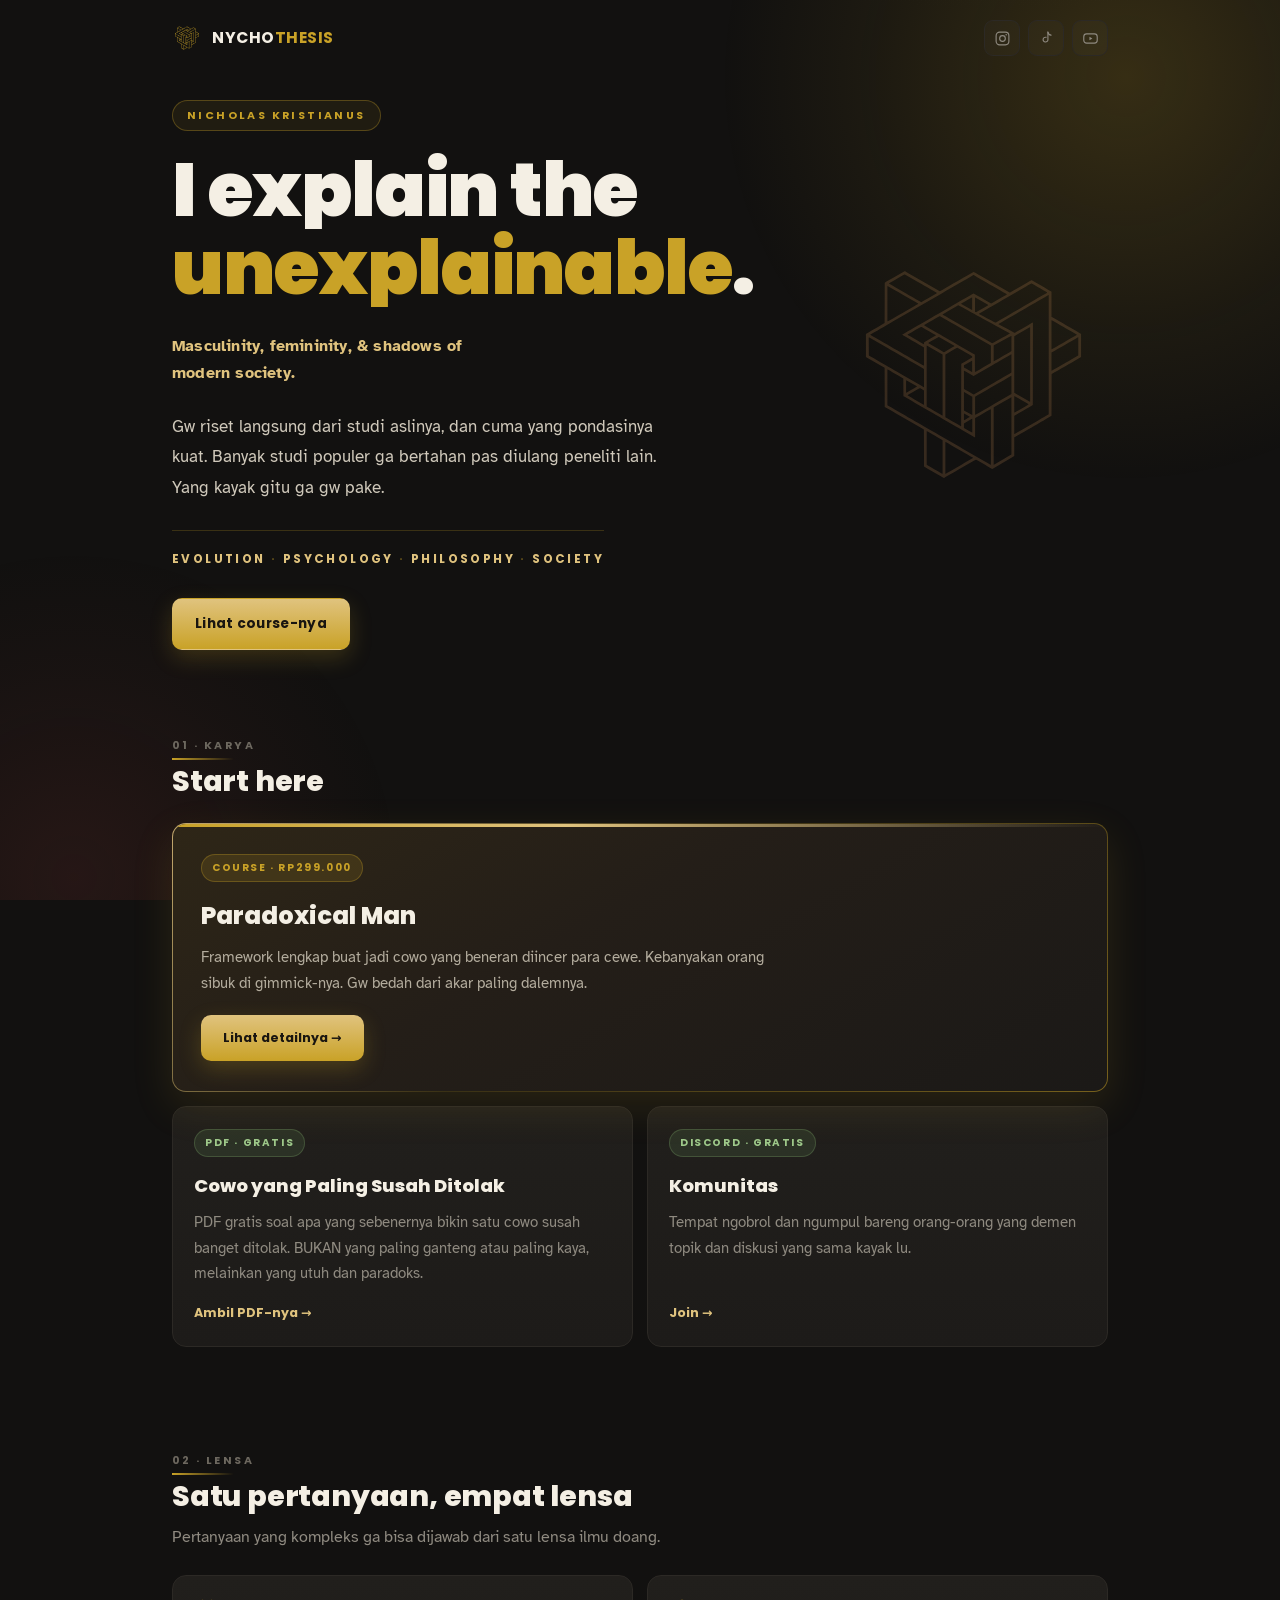
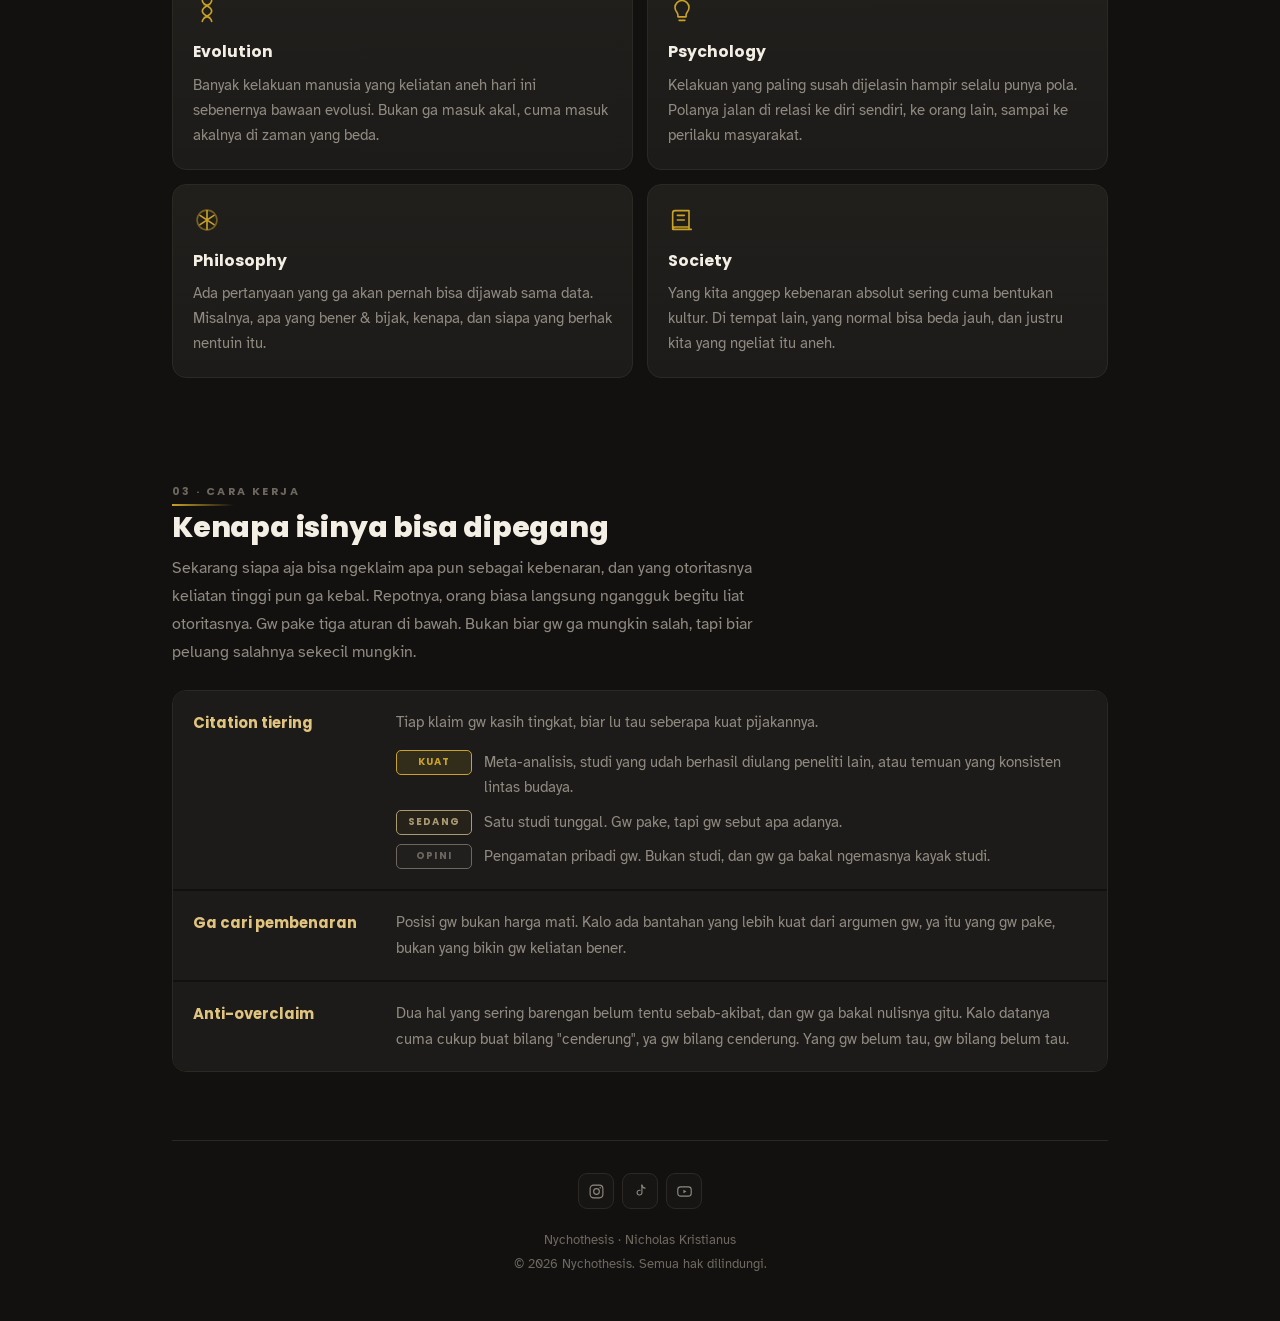
==== index.html @ fb8fd82f "Setel ulang: animasi balik kebaca, peek tetep jalan Perbaikan sebelumnya kelewatan. Dua perubahan nu" ====
<!DOCTYPE html>
<html lang="id">
<head>
<meta charset="UTF-8">
<meta name="viewport" content="width=device-width, initial-scale=1.0">
<title>Nychothesis · Nicholas Kristianus</title>
<meta name="description" content="I explain the unexplainable. Maskulinitas, feminitas, dan sisi gelap masyarakat modern, dibedah lewat empat lensa: evolution, psychology, philosophy, society.">
<meta property="og:title" content="Nychothesis · Nicholas Kristianus">
<meta property="og:description" content="I explain the unexplainable. Maskulinitas, feminitas, dan sisi gelap masyarakat modern.">
<meta property="og:type" content="website">
<meta property="og:url" content="https://nychothesis.com/">
<meta property="og:site_name" content="Nychothesis">
<meta property="og:locale" content="id_ID">
<!-- Wajib absolut, bukan relatif: WhatsApp/IG ngambilnya dari server lain. -->
<meta property="og:image" content="https://nychothesis.com/assets/og.png">
<meta property="og:image:width" content="1200">
<meta property="og:image:height" content="628">
<meta property="og:image:alt" content="Nychothesis: Evolution, Psychology, Philosophy, Society">
<meta name="twitter:card" content="summary_large_image">
<meta name="twitter:title" content="Nychothesis · Nicholas Kristianus">
<meta name="twitter:description" content="I explain the unexplainable. Maskulinitas, feminitas, dan sisi gelap masyarakat modern.">
<meta name="twitter:image" content="https://nychothesis.com/assets/og.png">
<link rel="icon" href="assets/logo.svg" type="image/svg+xml">
<link rel="preconnect" href="https://fonts.googleapis.com">
<link rel="preconnect" href="https://fonts.gstatic.com" crossorigin>
<link href="https://fonts.googleapis.com/css2?family=Poppins:wght@400;500;600;700;900&family=Atkinson+Hyperlegible:wght@400;700&display=swap" rel="stylesheet">
<!-- Dipasang di <head>, sebelum apa pun kegambar. Kalo ditaro di bawah, isinya
     sempet keliatan sekejap terus ilang lagi, dan itu keliatan kayak halaman
     rusak. Kalo JS mati, class ini ga pernah kepasang dan semuanya tampil utuh. -->
<script>document.documentElement.className += ' js-anim';</script>
<style>
  :root {
    --bg:        #121110;
    --bg-soft:   #1a1817;
    --card:      #1d1b19;
    --card-2:    #211f1c;
    --line:      #2c2925;
    --gold:      #C9A227;
    --gold-soft: #e0c37e;
    --maroon:    #B0413C;
    --text:      #F4EFE4;
    --muted:     #8f8a80;
    --muted-2:   #6d685f;
    --radius:    14px;
  }

  * { box-sizing: border-box; margin: 0; padding: 0; }
  html { scroll-behavior: smooth; }

  body {
    font-family: 'Poppins', system-ui, sans-serif;
    background: radial-gradient(1100px 620px at 78% -12%, #1c1a17 0%, var(--bg) 58%);
    color: var(--text);
    font-size: 16px;
    line-height: 1.75;
    -webkit-font-smoothing: antialiased;
  }

  .wrap   { max-width: 980px; margin: 0 auto; padding: 0 22px; }
  section { padding: 52px 0; }
  a { color: inherit; }

  /* Sorotan frasa kunci: dinaikin ke emas lembut, bukan di-bold putih.
     Putih tebel di latar gelap bikin silau dan berebut sama judul; emas lembut
     naik tanpa teriak. Dipake irit, maksimal satu frasa per paragraf, karena
     kalo semua disorot ya sama aja ga ada yang disorot. */
  .hl { color: var(--gold-soft); font-weight: 700; }

  /* ---------- Kepala halaman ---------- */
  .top {
    display: flex; align-items: center; justify-content: space-between;
    gap: 16px; padding: 20px 0 4px;
  }
  .brand {
    display: flex; align-items: center; gap: 10px;
    font-weight: 700; letter-spacing: .5px; text-decoration: none;
    font-size: .98rem;
  }
  /* Logonya rumit, di bawah ~30px anyamannya jadi gumpalan. */
  .brand .cube { width: 30px; height: 30px; flex: none; }
  /* Separuh belakang nama brand-nya emas, sama kayak halaman funnel.
     Namanya dibungkus satu span biar ga kepecah jadi dua item flex,
     yang bikin ada jarak nyempil di tengah kata. */
  .brand .bname b { color: var(--gold); font-weight: inherit; }

  /* Ikon sosial dipakai dua kali: di atas dan di penutup. */
  .socials { display: flex; gap: 8px; }
  .socials a {
    display: inline-flex; align-items: center; justify-content: center;
    width: 36px; height: 36px; border-radius: 9px;
    border: 1px solid var(--line); background: rgba(255,255,255,.02);
    color: var(--muted); transition: color .18s, border-color .18s;
  }
  .socials a:hover { color: var(--gold-soft); border-color: rgba(201,162,39,.4); }
  .socials svg { width: 17px; height: 17px; }

  /* ---------- Hero ---------- */
  .hero { padding: 40px 0 34px; }
  /* Hero rata kiri, selebar isi halaman. Yang dibatesin cuma judul (13ch) sama
     paragrafnya (46ch), jadi di layar lebar judulnya yang ngisi ruang, bukan
     dibiarin kosong.
     Di layar lebar, sisi kanan diisi kubus gede sebagai cap air. Dia sengaja
     samar biar ga ngerebut perhatian dari judul. Di tablet ke bawah dia
     dimatiin total, karena di kolom sempit dia malah mepet judul. */
  .hero-in { max-width: 100%; }
  .hero-mark { display: none; }
  @media (min-width: 861px) {
    .hero-in {
      display: grid; grid-template-columns: 1fr auto;
      gap: 46px; align-items: center;
    }
    .hero-mark {
      display: block; width: clamp(190px, 21vw, 280px); height: auto;
      opacity: .16; flex: none; justify-self: end;
      /* Kubusnya aslinya terang. Difilter biar nyatu ke latar gelap dan
         kena nada emas, bukan putih yang nyolok. */
      filter: sepia(1) saturate(2.2) hue-rotate(-14deg);
      pointer-events: none; user-select: none;
    }
  }
  .kicker {
    display: inline-block; font-size: .68rem; font-weight: 700;
    letter-spacing: 2.4px; text-transform: uppercase; color: var(--gold);
    border: 1px solid rgba(201, 162, 39, .32);
    background: rgba(201, 162, 39, .08);
    border-radius: 100px; padding: 5px 14px; margin-bottom: 20px;
  }
  .hero h1 {
    font-size: clamp(2.05rem, 7vw, 4.7rem);
    font-weight: 900; line-height: 1.04; letter-spacing: -1.2px;
    max-width: 14ch; margin-bottom: 26px;
  }
  .hero h1 em { font-style: normal; color: var(--gold); }
  /* Baris Inggris kedua. Dia nempel ke judul biar blok brand-nya utuh satu
     bahasa, baru di bawahnya pindah ke Indonesia. */
  .hero .subtag {
    font-family: 'Atkinson Hyperlegible', sans-serif; font-size: 1.02rem; font-weight: 700;
    color: var(--gold-soft); letter-spacing: .2px;
    margin-bottom: 26px; max-width: 34ch; line-height: 1.6;
  }
  .hero .lead {
    font-family: 'Atkinson Hyperlegible', sans-serif;
    font-size: 1.04rem; color: #cfc8ba; max-width: 46ch; line-height: 1.85;
  }
  /* Empat pilar resmi brand. Dulu abu-abu redup (--muted-2) dan nyaris ilang di
     latar gelap, padahal ini salah satu hal yang paling perlu nempel di kepala
     orang. Dinaikin ke emas lembut, dikasih garis pemisah di atasnya biar
     kebaca sebagai satu blok tersendiri, bukan ekor paragraf. */
  /* Empat pilarnya harus muat SATU baris, termasuk di HP. Kalo kepecah dua
     baris, "SOCIETY" jatuh sendirian dan blok ini keliatan kayak kalimat
     nyasar, bukan satu kesatuan.
     Caranya: nowrap biar ga pernah pecah, terus ukuran huruf sama jarak
     hurufnya ikut lebar layar. Di HP dia ngecil sendiri sampe muat, di layar
     lebar berhenti di ukuran normal. Ga pake breakpoint, jadi ga ada lebar
     layar tertentu yang kelewat. */
  .pillars {
    font-size: clamp(.4rem, 2.2vw, .74rem);
    font-weight: 700;
    letter-spacing: clamp(.5px, .3vw, 2.4px);
    text-transform: uppercase; color: var(--gold-soft);
    white-space: nowrap; max-width: 100%;
    margin-top: 26px; padding-top: 18px;
    border-top: 1px solid rgba(201, 162, 39, .22);
    display: inline-block;
  }
  /* Titik pemisahnya diredupin biar keempat katanya yang kebaca duluan,
     bukan tanda baris jadi bunyi "titik-titik-titik". */
  .pillars i { font-style: normal; color: rgba(201, 162, 39, .45); }

  .cta-row { display: flex; flex-wrap: wrap; gap: 11px; margin-top: 26px; }
  .btn {
    display: inline-flex; align-items: center; gap: 9px;
    font-size: .85rem; font-weight: 700; letter-spacing: .3px;
    text-decoration: none; padding: 13px 22px; border-radius: 10px;
    border: 1px solid transparent;
    transition: transform .16s, box-shadow .16s, background .16s;
  }
  .btn:active { transform: translateY(1px); }
  .btn-gold {
    background: linear-gradient(180deg, var(--gold-soft), var(--gold));
    color: #191510; box-shadow: 0 8px 22px rgba(201, 162, 39, .22);
  }
  .btn-gold:hover { box-shadow: 0 10px 28px rgba(201, 162, 39, .34); }
  .btn-ghost {
    border-color: var(--line); color: var(--text); background: rgba(255,255,255,.02);
  }
  .btn-ghost:hover { background: rgba(255,255,255,.05); }

  /* ---------- Judul bagian ---------- */
  .shead { margin-bottom: 24px; }
  .shead .num {
    font-size: .68rem; font-weight: 700; letter-spacing: 2.4px;
    text-transform: uppercase; color: var(--muted-2);
    display: block; margin-bottom: 8px;
  }
  .shead h2 {
    font-size: clamp(1.35rem, 4vw, 1.8rem); font-weight: 800;
    line-height: 1.25; letter-spacing: -.2px;
  }
  .shead p {
    font-family: 'Atkinson Hyperlegible', sans-serif; color: var(--muted);
    margin-top: 9px; max-width: 58ch;
  }

  .grid { display: grid; gap: 14px; }
  .g2 { grid-template-columns: repeat(2, 1fr); }

  /* ---------- Karya ---------- */
  .work {
    display: flex; flex-direction: column; text-decoration: none;
    background: linear-gradient(180deg, var(--card-2), var(--card));
    border: 1px solid var(--line); border-radius: var(--radius);
    padding: 22px 21px; transition: border-color .18s, transform .18s;
  }
  .work:hover { border-color: rgba(201, 162, 39, .45); transform: translateY(-2px); }
  .work .tag {
    align-self: flex-start; font-size: .64rem; font-weight: 700;
    letter-spacing: 1.6px; text-transform: uppercase;
    padding: 4px 10px; border-radius: 100px; margin-bottom: 13px;
  }
  .tag-paid { background: rgba(201, 162, 39, .14); color: var(--gold);
              border: 1px solid rgba(201, 162, 39, .3); }
  .tag-free { background: rgba(127, 174, 107, .13); color: #9ec98a;
              border: 1px solid rgba(127, 174, 107, .28); }
  .work h3 { font-size: 1.14rem; font-weight: 800; margin-bottom: 8px; }
  .work p {
    font-family: 'Atkinson Hyperlegible', sans-serif; color: var(--muted);
    font-size: .94rem; line-height: 1.7; margin-bottom: 15px; flex: 1;
  }
  .work .go { font-size: .79rem; font-weight: 700; color: var(--gold-soft); }
  /* Course = produk utama, jadi dibedain dari kartu gratisan di bawahnya.
     Caranya lewat kartunya sendiri (latar kehangetan emas, garis tepi lebih
     tegas, sinar tipis di bawah), bukan lewat nyorot kata di dalem teksnya.
     Kalo kata di dalem paragraf yang disorot, dia malah berebut sama tag emas
     dan link emas yang udah ada di kartu yang sama. */
  /* Garis tepinya bergradien, bukan emas rata. Triknya dua latar sekaligus:
     padding-box buat isi kartu, border-box buat garisnya. Hasilnya garis yang
     terang di satu sudut terus meredup, persis kayak logam kena cahaya. */
  .work.feature {
    grid-column: 1 / -1; padding: 30px 28px;
    background:
      linear-gradient(150deg, #2e2617 0%, #241e18 42%, #1b1917 100%) padding-box,
      linear-gradient(135deg, rgba(224,195,126,.85), rgba(201,162,39,.22) 45%, rgba(201,162,39,.55)) border-box;
    border: 1px solid transparent;
    box-shadow: 0 14px 42px rgba(201, 162, 39, .13);
    position: relative; overflow: hidden;
  }
  /* Pita emas di bibir atas kartu. Ini penanda paling murah tapi paling kebaca:
     matanya nangkep dia duluan sebelum baca apa pun. */
  .work.feature::before {
    content: ''; position: absolute; top: 0; left: 0; right: 0; height: 3px;
    background: linear-gradient(90deg, var(--gold) 0%, var(--gold-soft) 42%, transparent 100%);
  }
  .work.feature:hover {
    box-shadow: 0 18px 48px rgba(201, 162, 39, .24);
  }
  .work.feature h3 { font-size: 1.52rem; }
  /* Teksnya dinaikin dikit dari abu kartu biasa: kartu ini lebih terang, teks
     yang sama jadi keliatan lebih tenggelam kalo ga ikut dinaikin. */
  .work.feature p { max-width: 60ch; color: #b3ac9d; }
  /* Di kartu gratisan, ajakannya cukup teks emas. Di kartu utama dia dinaikin
     jadi tombol isi, biar jelas mana aksi yang paling diminta. Kartunya sendiri
     <a>, jadi ini cuma span yang didandanin, bukan tombol beneran. */
  .work.feature .go {
    align-self: flex-start; margin-top: 4px;
    background: linear-gradient(180deg, var(--gold-soft), var(--gold));
    color: #191510; padding: 12px 22px; border-radius: 10px;
    box-shadow: 0 8px 22px rgba(201, 162, 39, .24);
    transition: box-shadow .18s;
  }
  .work.feature:hover .go { box-shadow: 0 10px 28px rgba(201, 162, 39, .36); }

  /* ---------- Lensa ---------- */
  .card {
    background: linear-gradient(180deg, var(--card-2), var(--card));
    border: 1px solid var(--line); border-radius: var(--radius);
    padding: 21px 20px;
  }
  .card .ico { width: 28px; height: 28px; margin-bottom: 13px; display: block; }
  .card h3 { font-size: .98rem; font-weight: 700; margin-bottom: 7px; }
  .card p {
    font-family: 'Atkinson Hyperlegible', sans-serif; font-size: .92rem;
    color: var(--muted); line-height: 1.7;
  }

  /* ---------- Cara kerja ---------- */
  .rigor {
    display: grid; gap: 2px; border-radius: var(--radius);
    overflow: hidden; border: 1px solid var(--line);
  }
  .rigor .row {
    display: grid; grid-template-columns: 185px 1fr; gap: 18px;
    background: var(--card); padding: 19px 20px;
  }
  .rigor dt { font-weight: 700; font-size: .93rem; color: var(--gold-soft); }
  .rigor dd {
    font-family: 'Atkinson Hyperlegible', sans-serif; color: var(--muted);
    font-size: .94rem; line-height: 1.7;
  }

  /* Tangga bukti di dalem Citation tiering. Aturan ini yang paling gampang
     kedengeran ngambang kalo cuma diomongin lewat kalimat, jadi tingkatannya
     ditampilin apa adanya. Orang bisa mindahin mata dari kuat ke lemah dan
     langsung ngerti sistemnya tanpa harus baca sampe abis. */
  .tiers { list-style: none; margin-top: 14px; display: grid; gap: 9px; }
  .tiers li {
    display: grid; grid-template-columns: 76px 1fr;
    gap: 12px; align-items: start;
  }
  .tiers .lv {
    font-family: 'Poppins', sans-serif; font-size: .62rem; font-weight: 700;
    letter-spacing: 1.2px; text-transform: uppercase; text-align: center;
    padding: 4px 0; border-radius: 5px; border: 1px solid; line-height: 1.5;
  }
  /* Warnanya sengaja meredup dari atas ke bawah, jadi kekuatan buktinya
     kebaca dari warnanya duluan, sebelum kata-katanya. */
  .lv-1 { color: var(--gold);   border-color: rgba(201,162,39,.45); background: rgba(201,162,39,.12); }
  .lv-2 { color: #a89a72;       border-color: rgba(201,162,39,.22); background: rgba(201,162,39,.05); }
  .lv-3 { color: var(--muted-2); border-color: var(--line);          background: rgba(255,255,255,.02); }

  /* ---------- Penutup ---------- */
  .foot {
    border-top: 1px solid var(--line); margin-top: 16px;
    padding: 32px 0 44px; text-align: center;
  }
  .foot .socials { justify-content: center; margin-bottom: 20px; }
  .foot small {
    font-family: 'Atkinson Hyperlegible', sans-serif; color: var(--muted-2);
    font-size: .8rem; display: block; line-height: 1.85;
  }

  /* ---- Tablet (dan PC sempit): hero jadi satu kolom, kartu TETEP dua kolom.
     Kalo kartunya ikut jadi satu kolom di sini, layar 768px kebuang separo. --- */
  @media (max-width: 860px) {
    .rigor .row { grid-template-columns: 1fr; gap: 5px; }
    .hero { padding: 26px 0 30px; }
    section { padding: 44px 0; }
  }


  /* ============ AURA: bola cahaya latar ============
     Ini yang bikin halaman berasa "mahal", bukan animasi scroll. Permukaannya
     jadi ga pernah warna rata: selalu ada cahaya yang jatuh dari suatu arah.

     Dua hal penting soal cara bikinnya:
     1. Ga pake filter: blur(). Radial-gradient yang ujungnya transparan udah
        lembut dari sananya, dan ongkosnya nol. blur() di benda selebar layar
        itu berat banget di HP.
     2. Yang dianimasiin cuma transform, dan bolanya position:fixed. Jadi dia
        digarap kartu grafis dan ga maksa halaman ngitung ulang tata letak.
     Pelan banget (20-30 detik sekali putaran) biar kerasa "idup" tanpa bikin
     mata capek atau ngerebut perhatian dari teks. */
  .aura { position: fixed; inset: 0; z-index: 0; pointer-events: none; overflow: hidden; }
  .aura i { position: absolute; display: block; border-radius: 50%; }
  .aura .a1 {
    width: 78vw; height: 78vw; max-width: 820px; max-height: 820px;
    top: -26vw; right: -20vw;
    background: radial-gradient(circle, rgba(201,162,39,.20), rgba(201,162,39,.06) 45%, transparent 70%);
    animation: apung-a 24s ease-in-out infinite;
  }
  .aura .a2 {
    width: 66vw; height: 66vw; max-width: 660px; max-height: 660px;
    bottom: -24vw; left: -20vw;
    background: radial-gradient(circle, rgba(176,65,60,.13), rgba(176,65,60,.04) 45%, transparent 70%);
    animation: apung-b 31s ease-in-out infinite;
  }
  @keyframes apung-a {
    0%, 100% { transform: translate3d(0,0,0) scale(1); }
    50%      { transform: translate3d(-4vw, 5vh, 0) scale(1.12); }
  }
  @keyframes apung-b {
    0%, 100% { transform: translate3d(0,0,0) scale(1); }
    50%      { transform: translate3d(5vw, -4vh, 0) scale(1.15); }
  }
  /* Isi halaman harus di ATAS aura, makanya dikasih lapis sendiri. */
  .wrap { position: relative; z-index: 1; }

  /* ==================== GERAK ====================
     Sengaja berani. Tapi tiga pagar ini ga boleh dilanggar:
     1. JS mati -> semua tetep keliatan. Keadaan sembunyi cuma nempel di bawah
        .js-anim, dan class itu cuma dipasang sama JS.
     2. Cuma opacity/transform/filter yang digerakin, dan blur cuma dipake di
        elemen yang jumlahnya dikit. Ini yang bikin scroll tetep mulus.
     3. Yang minta gerakan dikurangin lewat setelan HP-nya, dapet halaman diem
        total. Buat sebagian orang animasi bikin pusing beneran. */

  /* --- Judul dipecah per kata, tiap kata naik dari balik topeng ---
     Ini bagian yang paling "wow". Tiap kata punya kotak yang overflow-nya
     dipotong, jadi katanya keliatan muncul dari balik garis, bukan sekadar
     memudar. Jedanya beruntun, jadi judulnya kayak dibacain satu-satu. */
  .w { display: inline-block; overflow: hidden; vertical-align: bottom; }
  .js-anim .hero h1 .w > span {
    display: inline-block;
    transform: translateY(115%) rotate(4deg);
  }
  .js-anim.ready .hero h1 .w > span {
    transform: none;
    transition: transform .95s cubic-bezier(.16,.9,.24,1);
    transition-delay: calc(var(--i, 0) * .07s);
  }

  /* Sisa isi hero: naik lebih jauh + sempet buram, biar berasa "masuk fokus". */
  .js-anim .hero-in > div > *:not(h1) {
    opacity: 0; transform: translateY(30px); filter: blur(9px);
  }
  .js-anim.ready .hero-in > div > *:not(h1) {
    opacity: 1; transform: none; filter: none;
    transition: opacity .9s ease, transform .9s cubic-bezier(.16,.9,.24,1),
                filter .9s ease;
  }
  .js-anim.ready .hero-in > div > *:nth-child(1) { transition-delay: .05s; }
  .js-anim.ready .hero-in > div > *:nth-child(3) { transition-delay: .5s; }
  .js-anim.ready .hero-in > div > *:nth-child(4) { transition-delay: .62s; }
  .js-anim.ready .hero-in > div > *:nth-child(5) { transition-delay: .74s; }
  .js-anim.ready .hero-in > div > *:nth-child(6) { transition-delay: .84s; }

  /* Kubus: masuk sambil muter, terus lanjut ngambang pelan selamanya.
     Gerakan yang ga pernah berhenti bikin halaman berasa "idup", tapi karena
     dia samar dan pelan banget, dia ga ganggu baca. */
  .js-anim .hero-mark { opacity: 0; transform: scale(.82) rotate(-22deg); }
  .js-anim.ready .hero-mark {
    opacity: .16; transform: none;
    transition: opacity 1.8s ease .55s, transform 2.1s cubic-bezier(.16,.9,.24,1) .55s;
    animation: ngambang 13s ease-in-out 2.6s infinite;
  }
  @keyframes ngambang {
    0%, 100% { transform: translateY(0) rotate(0deg); }
    50%      { transform: translateY(-16px) rotate(4deg); }
  }

  /* --- Yang muncul pas discroll ---
     Naiknya lebih jauh, sempet miring dikit di sumbu X, dan buram dulu.
     Efek miring butuh perspective di induknya, makanya .grid sama .rigor
     dikasih perspective di bawah. */
  /* CATATAN PENTING soal :not(.in) di bawah ini.
     Keadaan awal tiap benda ditulis pake selector yang lebih spesifik daripada
     aturan .rv.in yang ngebalikin ke posisi normal. Di CSS, yang lebih spesifik
     yang menang, jadi tanpa :not(.in) benda-benda ini KEKUNCI di posisi awal
     selamanya: kartu nyangkut miring dan numpuk, baris aturan ilang total
     karena opacity-nya ketahan 0.
     Makanya tiap keadaan awal dikasih :not(.in). Begitu class .in nempel,
     aturannya berhenti kena, dan .rv.in bebas ngembaliin ke posisi normal. */
  .js-anim .rv:not(.in) { opacity: 0; transform: translateY(46px) scale(.965); filter: blur(7px); }
  .js-anim .rv.in {
    opacity: 1; transform: none; filter: none;
    transition: opacity .85s ease, transform .95s cubic-bezier(.16,.9,.24,1),
                filter .85s ease;
    transition-delay: var(--d, 0s);
  }
  .grid, .rigor { perspective: 1200px; }
  .js-anim .work.rv:not(.in), .js-anim .card.rv:not(.in), .js-anim .rigor .row.rv:not(.in) {
    transform: translateY(46px) rotateX(9deg) scale(.965);
    transform-origin: 50% 0%;
  }

  /* Kilau emas: lebih sering dan lebih tegas dari sebelumnya. */
  .btn-gold, .work.feature .go { position: relative; overflow: hidden; }
  .btn-gold::after, .work.feature .go::after {
    content: ""; position: absolute; top: 0; left: -65%;
    width: 48%; height: 100%; pointer-events: none;
    background: linear-gradient(100deg, transparent, rgba(255,255,255,.6), transparent);
    transform: skewX(-18deg);
    animation: kilau 4.4s ease-in-out 1.2s infinite;
  }
  @keyframes kilau { 0% { left: -65%; } 26%, 100% { left: 135%; } }

  /* Denyut pelan di bayangan tombol utama, biar dia ga pernah bener-bener diem. */
  .btn-gold { animation: denyut 3.6s ease-in-out infinite; }
  @keyframes denyut {
    0%, 100% { box-shadow: 0 8px 22px rgba(201,162,39,.22); }
    50%      { box-shadow: 0 12px 34px rgba(201,162,39,.42); }
  }

  .work, .card, .rigor .row { transition: border-color .18s, transform .18s, background .18s; }
  .work:hover, .card:hover { transform: translateY(-4px); }

  /* --- Garis kemajuan scroll di bibir atas layar ---
     Kecil, tapi dia satu-satunya benda yang gerak TERUS pas discroll. Itu yang
     bikin halaman berasa responsif, bukan cuma "muncul sekali terus diem". */
  .progress {
    position: fixed; top: 0; left: 0; right: 0; height: 2px; z-index: 90;
    background: linear-gradient(90deg, var(--gold), var(--gold-soft));
    transform: scaleX(0); transform-origin: 0 50%;
    box-shadow: 0 0 12px rgba(201,162,39,.55);
  }

  /* --- Judul bagian juga dipecah per kata ---
     Efek yang bikin hero berasa wow dipindah ke bawah, dan di sini dia jalan
     pas discroll. Ini yang paling kena, karena tiap bagian jadi punya momen
     pembuka sendiri, bukan langsung nyodorin kartu. */
  .js-anim .shead h2 .w > span {
    display: inline-block; transform: translateY(115%) rotate(3deg);
  }
  .js-anim .shead.in h2 .w > span {
    transform: none;
    transition: transform .85s cubic-bezier(.16,.9,.24,1);
    transition-delay: calc(var(--i, 0) * .06s);
  }
  /* Garis emas yang ngegambar sendiri dari kiri ke kanan, di bawah nomor bagian. */
  .shead .num { position: relative; }
  .shead .num::after {
    content: ""; position: absolute; left: 0; bottom: -5px; height: 2px; width: 62px;
    background: linear-gradient(90deg, var(--gold), transparent);
  }
  .js-anim .shead .num::after { transform: scaleX(0); transform-origin: 0 50%; }
  .js-anim .shead.in .num::after {
    transform: none; transition: transform .9s cubic-bezier(.16,.9,.24,1) .1s;
  }

  /* --- Kartu masuk dari kiri-kanan gantian, bukan naik semua dari bawah ---
     Arah yang selang-seling bikin matanya kerja, jadi berasa lebih rame
     padahal jarak geraknya sama aja. */
  .js-anim .grid > *:nth-child(odd).rv:not(.in) {
    transform: translateX(-52px) translateY(24px) rotateY(10deg) scale(.97);
  }
  .js-anim .grid > *:nth-child(even).rv:not(.in) {
    transform: translateX(52px) translateY(24px) rotateY(-10deg) scale(.97);
  }
  /* Kartu utama (course) tetep naik lurus dari bawah, ga ikut selang-seling.
     Dia produk utama, jadi masuknya harus tegas, bukan nyerong. */
  .js-anim .work.feature.rv:not(.in) {
    transform: translateY(52px) rotateX(9deg) scale(.96);
  }
  /* Baris aturan masuk dari kiri, makin ke bawah makin jauh ancang-ancangnya,
     jadi kebaca kayak satu gerakan beruntun, bukan tiga benda terpisah. */
  .js-anim .rigor .row.rv:not(.in) { transform: translateX(-56px); opacity: 0; }

  /* Kubus ikut gerak pas discroll, lebih lambat dari halamannya (parallax).
     Ini yang bikin latar berasa punya jarak, bukan nempel di kaca. */
  .hero-mark { will-change: transform; }

  @media (prefers-reduced-motion: reduce) {
    .aura .a1, .aura .a2 { animation: none; }
    .js-anim .rv, .js-anim .rv.in,
    .js-anim .work.rv, .js-anim .card.rv, .js-anim .rigor .row.rv,
    .js-anim .hero-in > div > *, .js-anim.ready .hero-in > div > *,
    .js-anim .hero h1 .w > span, .js-anim.ready .hero h1 .w > span,
    .js-anim .hero-mark, .js-anim.ready .hero-mark {
      opacity: 1; transform: none; filter: none; transition: none; animation: none;
    }
    .js-anim .hero-mark, .js-anim.ready .hero-mark { opacity: .16; }
    .js-anim .shead h2 .w > span, .js-anim .shead.in h2 .w > span,
    .js-anim .grid > *.rv, .js-anim .work.feature.rv, .js-anim .rigor .row.rv {
      opacity: 1; transform: none; filter: none; transition: none; animation: none;
    }
    .js-anim .shead .num::after, .js-anim .shead.in .num::after { transform: none; }
    .btn-gold, .btn-gold::after, .work.feature .go::after { animation: none; }
    .btn-gold::after, .work.feature .go::after { display: none; }
    .progress { display: none; }
    html { scroll-behavior: auto; }
  }

  /* ---- HP: baru di sini semuanya turun jadi satu kolom. ---- */
  @media (max-width: 580px) {
    .g2 { grid-template-columns: 1fr; }
    section { padding: 40px 0; }
    .hero .lead { max-width: none; font-size: 1rem; line-height: 1.72; }
    /* Dua tombol dibikin selebar layar biar tepinya rata, bukan patah-patah. */
    .cta-row .btn { flex: 1 1 100%; justify-content: center; }
    .work.feature h3 { font-size: 1.24rem; }
  }
</style>
</head>
<body>
<div class="aura" aria-hidden="true"><i class="a1"></i><i class="a2"></i></div>


<div class="wrap">
  <header class="top">
    <a class="brand" href="/">
      <img class="cube" src="assets/logo.svg" alt="" width="30" height="30">
      <span class="bname">NYCHO<b>THESIS</b></span>
    </a>
    <div class="socials">
      <a href="https://instagram.com/nichokp" target="_blank" rel="noopener" aria-label="Instagram">
        <svg viewBox="0 0 24 24" fill="none" aria-hidden="true">
          <rect x="3" y="3" width="18" height="18" rx="5" stroke="currentColor" stroke-width="1.6"/>
          <circle cx="12" cy="12" r="4" stroke="currentColor" stroke-width="1.6"/>
          <circle cx="17.2" cy="6.8" r="1.1" fill="currentColor"/>
        </svg>
      </a>
      <a href="https://tiktok.com/@nichokp_" target="_blank" rel="noopener" aria-label="TikTok">
        <svg viewBox="0 0 24 24" fill="none" aria-hidden="true">
          <path d="M14 3v10.6a3.4 3.4 0 1 1-2.6-3.3" stroke="currentColor" stroke-width="1.6" stroke-linecap="round" stroke-linejoin="round"/>
          <path d="M14 3c.4 2.4 2 4 4.4 4.2" stroke="currentColor" stroke-width="1.6" stroke-linecap="round" stroke-linejoin="round"/>
        </svg>
      </a>
      <a href="https://youtube.com/@NicholasKristianus" target="_blank" rel="noopener" aria-label="YouTube">
        <svg viewBox="0 0 24 24" fill="none" aria-hidden="true">
          <rect x="2.5" y="5.5" width="19" height="13" rx="4" stroke="currentColor" stroke-width="1.6"/>
          <path d="M10.5 9.5v5l4.2-2.5-4.2-2.5Z" fill="currentColor"/>
        </svg>
      </a>
    </div>
  </header>

  <section class="hero">
    <div class="hero-in">
      <div>
        <span class="kicker">Nicholas Kristianus</span>
        <h1>I explain the <em>unexplainable</em>.</h1>
        <p class="subtag">Masculinity, femininity, &amp; shadows of modern society.</p>
        <p class="lead">
          Gw riset langsung dari studi aslinya, dan cuma yang pondasinya kuat.
          Banyak studi populer ga bertahan pas diulang peneliti lain. Yang kayak
          gitu ga gw pake.
        </p>
        <p class="pillars">Evolution <i>&middot;</i> Psychology <i>&middot;</i> Philosophy <i>&middot;</i> Society</p>
        <div class="cta-row">
          <a class="btn btn-gold" href="/paradoxical-man/">Lihat course-nya</a>
        </div>
      </div>
      <img class="hero-mark" src="assets/logo.svg" alt="" width="280" height="280" aria-hidden="true">
    </div>
  </section>

  <section id="karya">
    <div class="shead">
      <span class="num">01 &middot; Karya</span>
      <h2>Start here</h2>
    </div>
    <div class="grid g2">
      <a class="work feature" href="/paradoxical-man/">
        <span class="tag tag-paid">Course &middot; Rp299.000</span>
        <h3>Paradoxical Man</h3>
        <p>
          Framework lengkap buat jadi cowo yang beneran diincer para cewe.
          Kebanyakan orang sibuk di gimmick-nya. Gw bedah dari akar paling
          dalemnya.
        </p>
        <span class="go">Lihat detailnya &rarr;</span>
      </a>
      <a class="work" href="/paradoxical-man/optin.html">
        <span class="tag tag-free">PDF &middot; Gratis</span>
        <h3>Cowo yang Paling Susah Ditolak</h3>
        <p>
          PDF gratis soal apa yang sebenernya bikin satu cowo susah banget
          ditolak. BUKAN yang paling ganteng atau paling kaya, melainkan yang
          utuh dan paradoks.
        </p>
        <span class="go">Ambil PDF-nya &rarr;</span>
      </a>
      <a class="work" href="https://discord.gg/2TBDnfQkS" target="_blank" rel="noopener">
        <span class="tag tag-free">Discord &middot; Gratis</span>
        <h3>Komunitas</h3>
        <p>
          Tempat ngobrol dan ngumpul bareng orang-orang yang demen topik dan
          diskusi yang sama kayak lu.
        </p>
        <span class="go">Join &rarr;</span>
      </a>
    </div>
  </section>

  <section id="lensa">
    <div class="shead">
      <span class="num">02 &middot; Lensa</span>
      <h2>Satu pertanyaan, empat lensa</h2>
      <p>
        Pertanyaan yang kompleks ga bisa dijawab dari satu lensa ilmu doang.
      </p>
    </div>
    <div class="grid g2">
      <div class="card">
        <svg class="ico" viewBox="0 0 24 24" fill="none" aria-hidden="true">
          <path d="M8 3c0 4.5 8 4.5 8 9s-8 4.5-8 9" stroke="#C9A227" stroke-width="1.4" stroke-linecap="round"/>
          <path d="M16 3c0 4.5-8 4.5-8 9s8 4.5 8 9" stroke="#C9A227" stroke-width="1.4" stroke-linecap="round"/>
          <path d="M9.4 6.6h5.2M9.4 17.4h5.2" stroke="#C9A227" stroke-width="1.3" stroke-linecap="round" opacity=".55"/>
        </svg>
        <h3>Evolution</h3>
        <p>
          Banyak kelakuan manusia yang keliatan aneh hari ini sebenernya bawaan
          evolusi. Bukan ga masuk akal, cuma masuk akalnya di zaman yang beda.
        </p>
      </div>
      <div class="card">
        <svg class="ico" viewBox="0 0 24 24" fill="none" aria-hidden="true">
          <path d="M12 3a6 6 0 0 0-6 6c0 2 .8 3 1.6 4 .6.8.9 1.5.9 2.4V17h7v-1.6c0-.9.3-1.6.9-2.4.8-1 1.6-2 1.6-4a6 6 0 0 0-6-6ZM9.5 20h5" stroke="#C9A227" stroke-width="1.4" stroke-linecap="round" stroke-linejoin="round"/>
        </svg>
        <h3>Psychology</h3>
        <p>
          Kelakuan yang paling susah dijelasin hampir selalu punya pola. Polanya
          jalan di relasi ke diri sendiri, ke orang lain, sampai ke perilaku
          masyarakat.
        </p>
      </div>
      <div class="card">
        <svg class="ico" viewBox="0 0 24 24" fill="none" aria-hidden="true">
          <circle cx="12" cy="12" r="8.5" stroke="#C9A227" stroke-width="1.4" opacity=".5"/>
          <path d="M12 4v16M6 8l12 8M18 8 6 16" stroke="#C9A227" stroke-width="1.4" stroke-linecap="round"/>
        </svg>
        <h3>Philosophy</h3>
        <p>
          Ada pertanyaan yang ga akan pernah bisa dijawab sama data. Misalnya,
          apa yang bener &amp; bijak, kenapa, dan siapa yang berhak nentuin itu.
        </p>
      </div>
      <div class="card">
        <svg class="ico" viewBox="0 0 24 24" fill="none" aria-hidden="true">
          <path d="M4 20V6a2 2 0 0 1 2-2h12v16M4 20h16M4 20a2 2 0 0 1 2-2h12M8 8h6M8 12h6" stroke="#C9A227" stroke-width="1.4" stroke-linecap="round" stroke-linejoin="round"/>
        </svg>
        <h3>Society</h3>
        <p>
          Yang kita anggep kebenaran absolut sering cuma bentukan kultur. Di
          tempat lain, yang normal bisa beda jauh, dan justru kita yang ngeliat
          itu aneh.
        </p>
      </div>
    </div>
  </section>

  <section id="cara">
    <div class="shead">
      <span class="num">03 &middot; Cara Kerja</span>
      <h2>Kenapa isinya bisa dipegang</h2>
      <p>
        Sekarang siapa aja bisa ngeklaim apa pun sebagai kebenaran, dan yang
        otoritasnya keliatan tinggi pun ga kebal. Repotnya, orang biasa langsung
        ngangguk begitu liat otoritasnya. Gw pake tiga aturan di bawah. Bukan
        biar gw ga mungkin salah, tapi biar peluang salahnya sekecil mungkin.
      </p>
    </div>
    <dl class="rigor">
      <div class="row">
        <dt>Citation tiering</dt>
        <dd>
          Tiap klaim gw kasih tingkat, biar lu tau seberapa kuat pijakannya.
          <ul class="tiers">
            <li><span class="lv lv-1">Kuat</span> Meta-analisis, studi yang udah
              berhasil diulang peneliti lain, atau temuan yang konsisten lintas
              budaya.</li>
            <li><span class="lv lv-2">Sedang</span> Satu studi tunggal. Gw pake,
              tapi gw sebut apa adanya.</li>
            <li><span class="lv lv-3">Opini</span> Pengamatan pribadi gw. Bukan
              studi, dan gw ga bakal ngemasnya kayak studi.</li>
          </ul>
        </dd>
      </div>
      <div class="row">
        <dt>Ga cari pembenaran</dt>
        <dd>
          Posisi gw bukan harga mati. Kalo ada bantahan yang lebih kuat dari
          argumen gw, ya itu yang gw pake, bukan yang bikin gw keliatan bener.
        </dd>
      </div>
      <div class="row">
        <dt>Anti-overclaim</dt>
        <dd>
          Dua hal yang sering barengan belum tentu sebab-akibat, dan gw ga bakal
          nulisnya gitu. Kalo datanya cuma cukup buat bilang "cenderung", ya gw
          bilang cenderung. Yang gw belum tau, gw bilang belum tau.
        </dd>
      </div>
    </dl>
  </section>

  <footer class="foot">
    <div class="socials">
      <a href="https://instagram.com/nichokp" target="_blank" rel="noopener" aria-label="Instagram">
        <svg viewBox="0 0 24 24" fill="none" aria-hidden="true">
          <rect x="3" y="3" width="18" height="18" rx="5" stroke="currentColor" stroke-width="1.6"/>
          <circle cx="12" cy="12" r="4" stroke="currentColor" stroke-width="1.6"/>
          <circle cx="17.2" cy="6.8" r="1.1" fill="currentColor"/>
        </svg>
      </a>
      <a href="https://tiktok.com/@nichokp_" target="_blank" rel="noopener" aria-label="TikTok">
        <svg viewBox="0 0 24 24" fill="none" aria-hidden="true">
          <path d="M14 3v10.6a3.4 3.4 0 1 1-2.6-3.3" stroke="currentColor" stroke-width="1.6" stroke-linecap="round" stroke-linejoin="round"/>
          <path d="M14 3c.4 2.4 2 4 4.4 4.2" stroke="currentColor" stroke-width="1.6" stroke-linecap="round" stroke-linejoin="round"/>
        </svg>
      </a>
      <a href="https://youtube.com/@NicholasKristianus" target="_blank" rel="noopener" aria-label="YouTube">
        <svg viewBox="0 0 24 24" fill="none" aria-hidden="true">
          <rect x="2.5" y="5.5" width="19" height="13" rx="4" stroke="currentColor" stroke-width="1.6"/>
          <path d="M10.5 9.5v5l4.2-2.5-4.2-2.5Z" fill="currentColor"/>
        </svg>
      </a>
    </div>
    <small>
      Nychothesis &middot; Nicholas Kristianus<br>
      &copy; <span id="thn">2026</span> Nychothesis. Semua hak dilindungi.
    </small>
  </footer>
</div>

<script>
  document.getElementById('thn').textContent = new Date().getFullYear();
</script>

<script>
  (function () {
    var root = document.documentElement;
    var diem = window.matchMedia && window.matchMedia('(prefers-reduced-motion: reduce)').matches;

    // ---------- Pemecah kata ----------
    // Tiap kata dibungkus kotak yang overflow-nya dipotong, isinya digeser ke
    // bawah, terus dinaikin beruntun. Dikerjain di JS, bukan ditulis manual di
    // HTML, biar teksnya tetep satu kalimat utuh: enak diedit, dan yang kebaca
    // Google sama pembaca layar tetep kalimat normal.
    // Rekursif, biar <em> yang bikin sebagian kata emas ga ikut kebongkar.
    function belahKata(el) {
      var urut = 0;
      (function jalan(induk) {
        Array.prototype.slice.call(induk.childNodes).forEach(function (node) {
          if (node.nodeType === 3) {
            var frag = document.createDocumentFragment();
            node.nodeValue.split(/(\s+)/).forEach(function (potong) {
              if (!potong) return;
              if (/^\s+$/.test(potong)) { frag.appendChild(document.createTextNode(' ')); return; }
              var kotak = document.createElement('span');
              kotak.className = 'w';
              var isi = document.createElement('span');
              isi.textContent = potong;
              // Tanda baca sendirian ikut giliran kata sebelumnya, biar ga naik
              // belakangan kayak salah ketik yang nyusul.
              isi.style.setProperty('--i', /^[.,!?;:'"]+$/.test(potong)
                ? Math.max(0, urut - 1) : urut++);
              kotak.appendChild(isi);
              frag.appendChild(kotak);
            });
            induk.replaceChild(frag, node);
          } else if (node.nodeType === 1 && node.className !== 'w') {
            jalan(node);
          }
        });
      })(el);
    }

    var judul = document.querySelector('.hero h1');
    if (judul) belahKata(judul);
    // Judul tiap bagian dapet perlakuan yang sama, tapi jalannya pas discroll.
    Array.prototype.forEach.call(document.querySelectorAll('.shead h2'), belahKata);

    requestAnimationFrame(function () {
      requestAnimationFrame(function () { root.classList.add('ready'); });
    });

    if (diem) return;

    // ---------- Garis kemajuan scroll ----------
    // Satu-satunya benda yang gerak TERUS-terusan pas discroll. Yang lain cuma
    // muncul sekali, jadi tanpa ini halaman berasa diem lagi begitu blok-nya
    // udah lewat.
    var bar = document.createElement('div');
    bar.className = 'progress';
    document.body.appendChild(bar);

    var kubus = document.querySelector('.hero-mark');
    var nunggu = false;

    function gambar() {
      nunggu = false;
      var y = window.pageYOffset;
      var total = document.documentElement.scrollHeight - window.innerHeight;
      bar.style.transform = 'scaleX(' + (total > 0 ? Math.min(y / total, 1) : 0) + ')';

      // Kubus jalan lebih lambat dari halamannya. Bedanya kecil (0.16x), tapi
      // justru itu yang bikin latar berasa punya jarak, bukan nempel di kaca.
      // Dibatesin sampe 1.2 layar biar dia ga kebawa jauh ke bawah.
      if (kubus && y < window.innerHeight * 1.2) {
        kubus.style.transform = 'translateY(' + (y * 0.16) + 'px) rotate(' + (y * 0.012) + 'deg)';
      }
    }

    addEventListener('scroll', function () {
      // Digambar sekali per frame. Kalo ngikutin tiap event scroll mentah,
      // di HP dia kepanggil ratusan kali sedetik dan malah tersendat.
      if (!nunggu) { nunggu = true; requestAnimationFrame(gambar); }
    }, { passive: true });
    gambar();

    // ---------- Yang muncul pas masuk layar ----------
    var target = document.querySelectorAll('.shead, .work, .card, .rigor .row, .foot');
    if (!('IntersectionObserver' in window) || !target.length) return;

    // Jeda beruntun cuma di dalem satu rombongan yang muncul barengan. Kalo
    // pake nomor urut global, blok paling bawah kena jeda berdetik-detik dan
    // keliatan kayak nge-lag, bukan kayak animasi.
    var io = new IntersectionObserver(function (entries) {
      entries.filter(function (e) { return e.isIntersecting; })
             .forEach(function (e, i) {
        e.target.style.setProperty('--d', (Math.min(i, 5) * 0.09) + 's');
        e.target.classList.add('in');
        io.unobserve(e.target);
      });
    }, { threshold: 0.05, rootMargin: '0px 0px -6% 0px' });

    // DUA KEBUTUHAN YANG BEDA, JANGAN DICAMPUR:
    //
    // (a) Orang harus sadar halamannya masih bisa discroll. Kalo bagian di
    //     bibir bawah layar tembus pandang, halaman keliatan abis di situ.
    //     Obatnya: apa pun yang MULAI di layar pertama dinyalain pas halaman
    //     kebuka. Cukup segitu, ga usah lebih.
    //
    // (b) Yang di bawah layar pertama harus KEBACA animasinya. Kalo dinyalain
    //     kecepetan (atau ikut dinyalain pas kebuka), pas discroll semuanya
    //     udah rapi duluan dan animasinya berasa ilang.
    //     Obatnya: rootMargin MINUS, biar nyalanya nunggu bener-bener masuk.
    //
    // Angka 1.0 ini batasnya. Dinaikin dikit aja (1.35 pernah dicoba), jatah
    // animasi dua layar penuh langsung kemakan.
    var tinggi = window.innerHeight;
    var awal = [];
    Array.prototype.forEach.call(target, function (el) {
      el.classList.add('rv');
      if (el.getBoundingClientRect().top < tinggi) awal.push(el);
      else io.observe(el);
    });
    awal.forEach(function (el, i) {
      el.style.setProperty('--d', (0.45 + Math.min(i, 6) * 0.09) + 's');
    });
    requestAnimationFrame(function () {
      requestAnimationFrame(function () {
        awal.forEach(function (el) { el.classList.add('in'); });
      });
    });
  })();
</script>

</body>
</html>
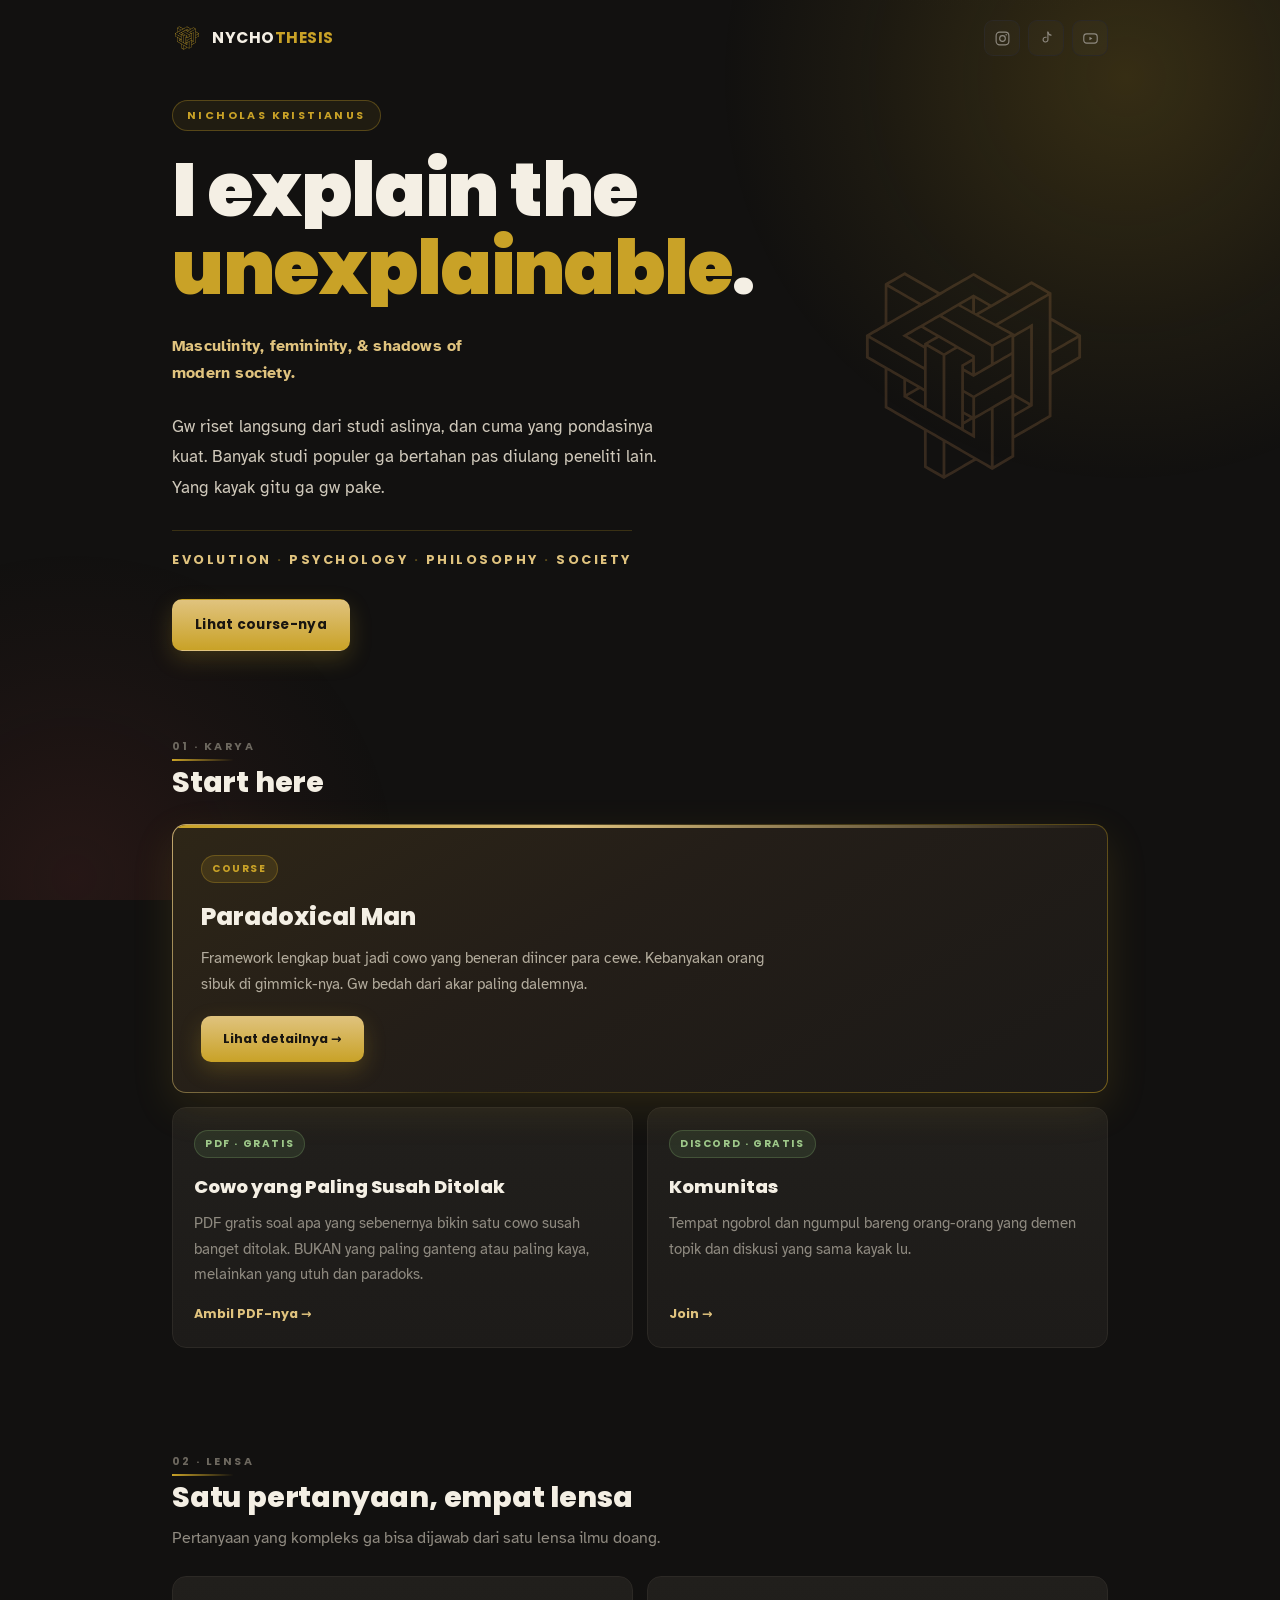
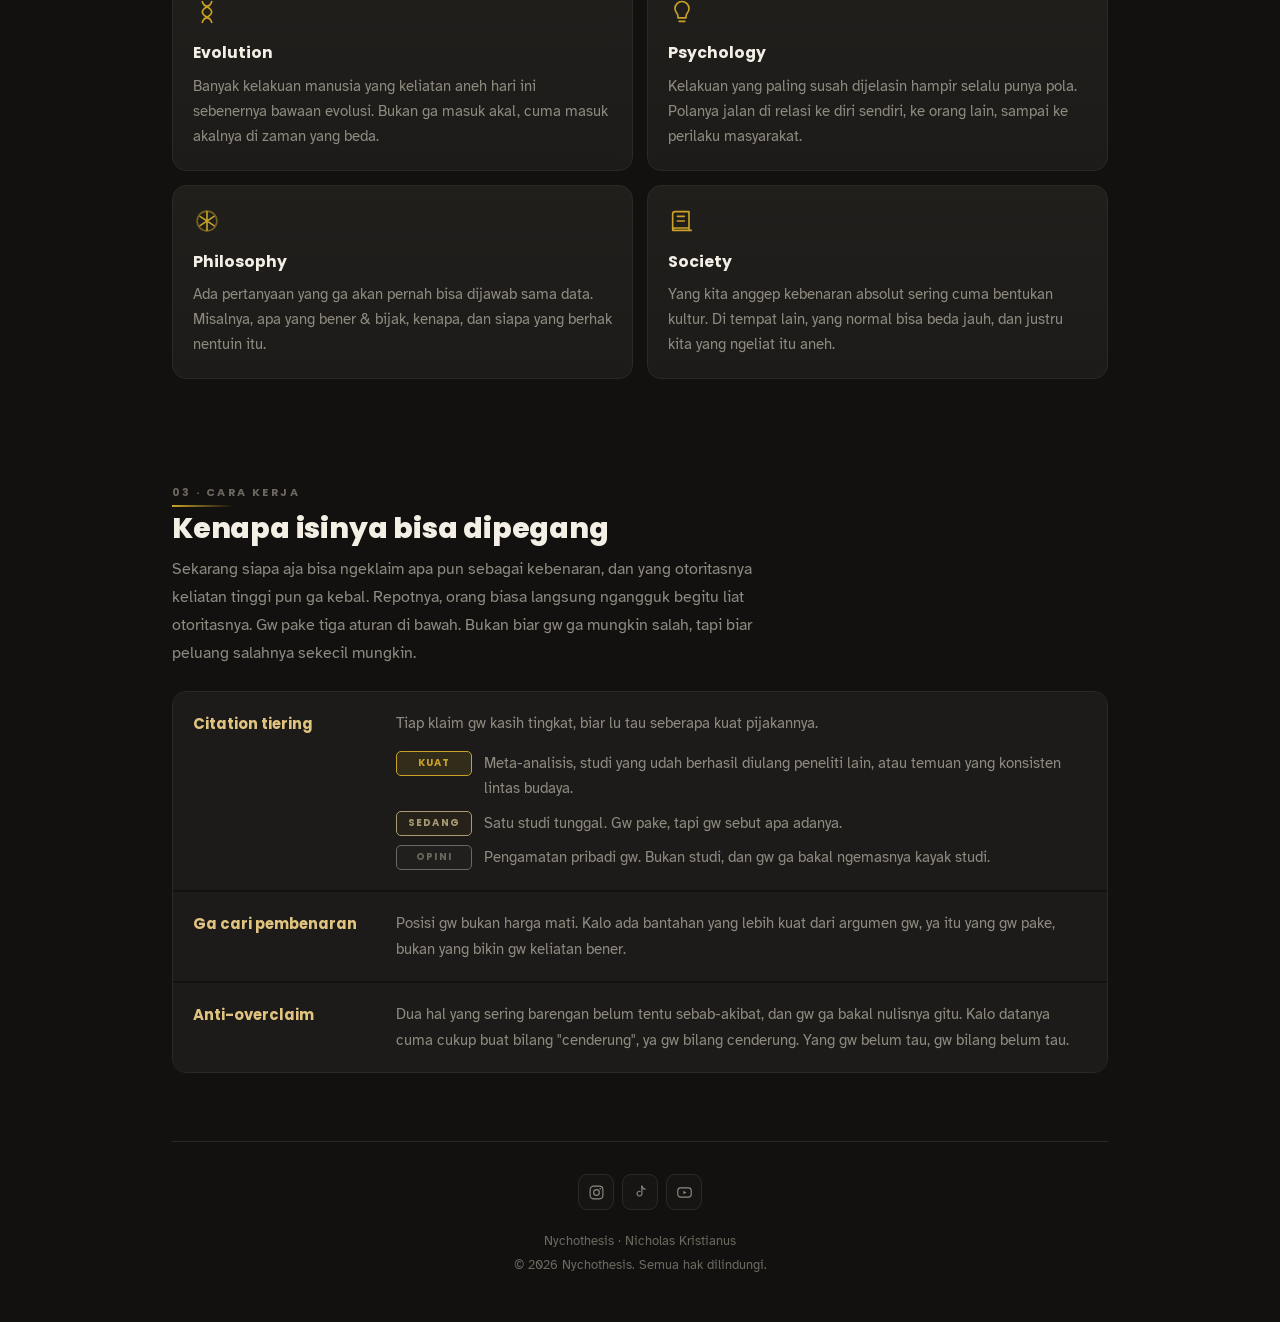
==== commit bf58903f: "Harga dicabut dari homepage, baris pilar digedein - Kartu course cuma "Course", tanpa Rp299.000. Tug" ====
--- a/index.html
+++ b/index.html
@@ -154,9 +154,9 @@
      lebar berhenti di ukuran normal. Ga pake breakpoint, jadi ga ada lebar
      layar tertentu yang kelewat. */
   .pillars {
-    font-size: clamp(.4rem, 2.2vw, .74rem);
+    font-size: clamp(.44rem, 2.5vw, .8rem);
     font-weight: 700;
-    letter-spacing: clamp(.5px, .3vw, 2.4px);
+    letter-spacing: clamp(.55px, .32vw, 2.5px);
     text-transform: uppercase; color: var(--gold-soft);
     white-space: nowrap; max-width: 100%;
     margin-top: 26px; padding-top: 18px;
@@ -621,7 +621,7 @@
     </div>
     <div class="grid g2">
       <a class="work feature" href="/paradoxical-man/">
-        <span class="tag tag-paid">Course &middot; Rp299.000</span>
+        <span class="tag tag-paid">Course</span>
         <h3>Paradoxical Man</h3>
         <p>
           Framework lengkap buat jadi cowo yang beneran diincer para cewe.
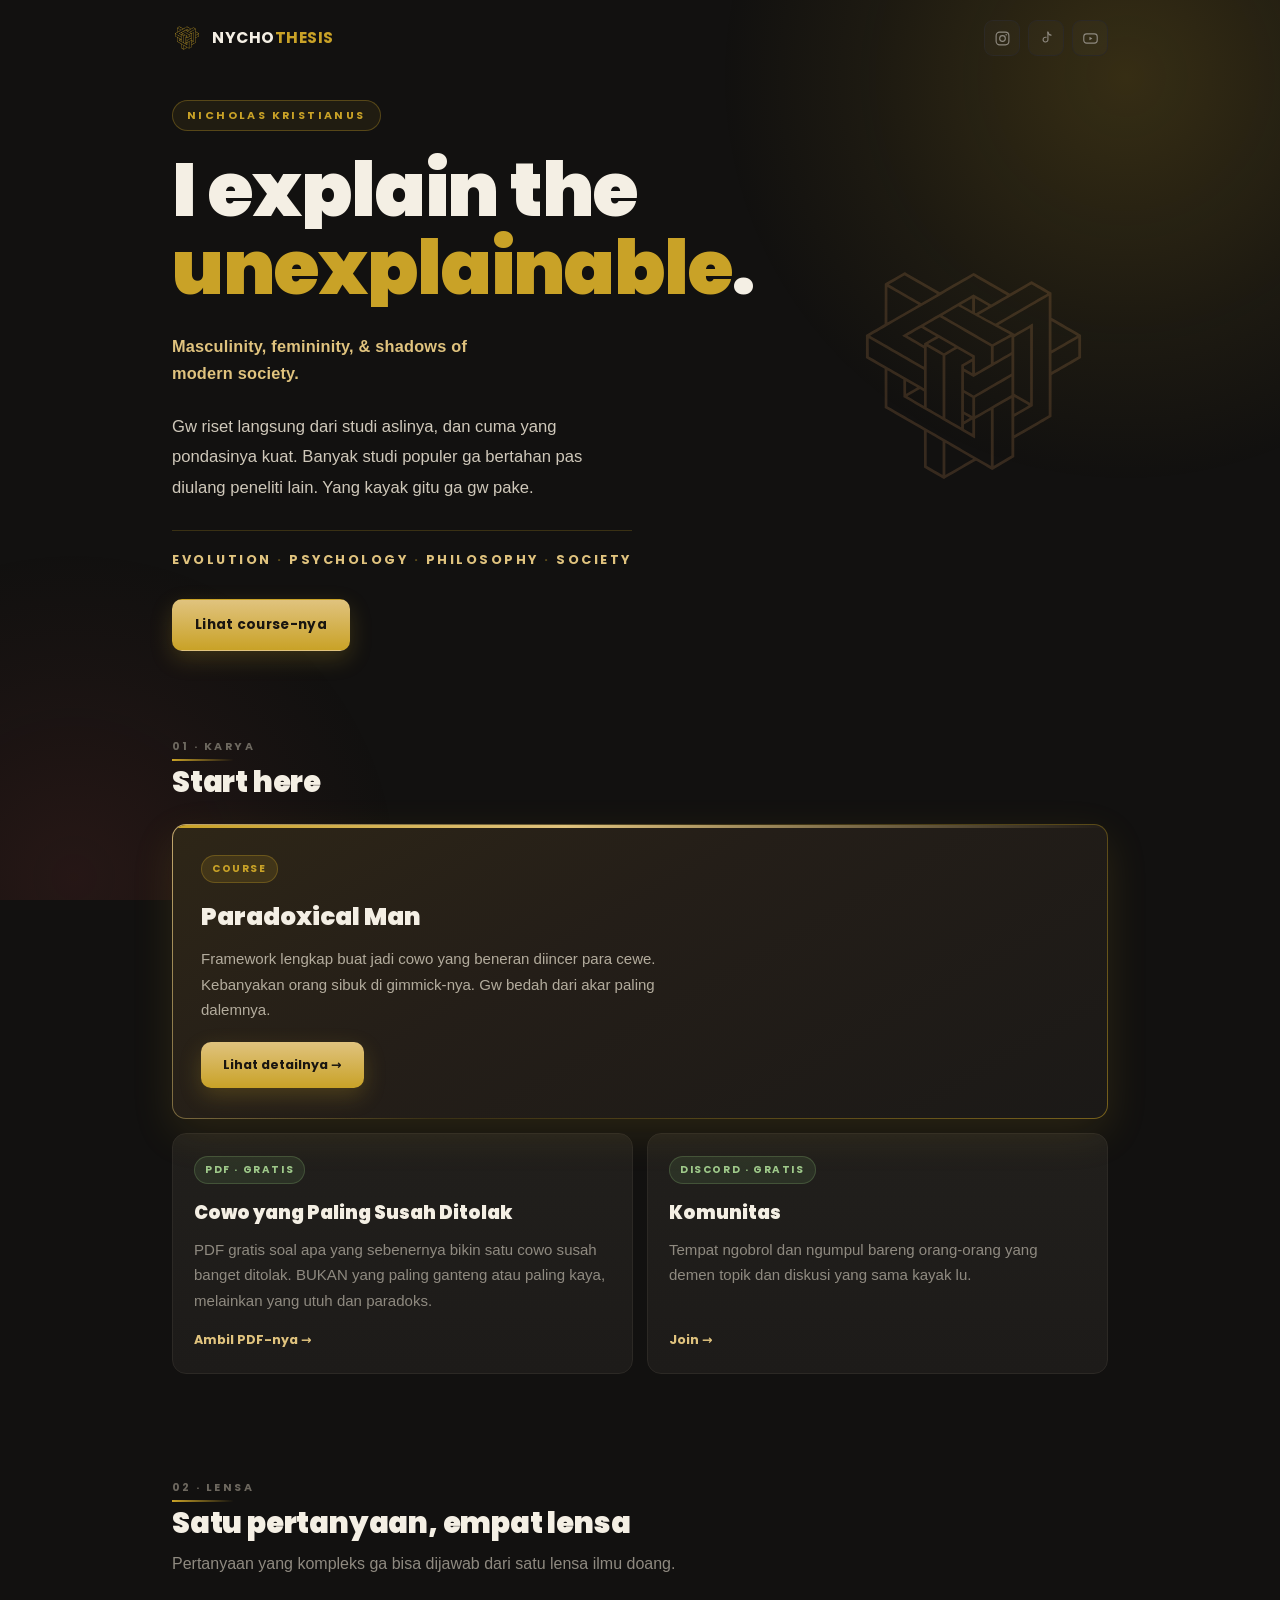
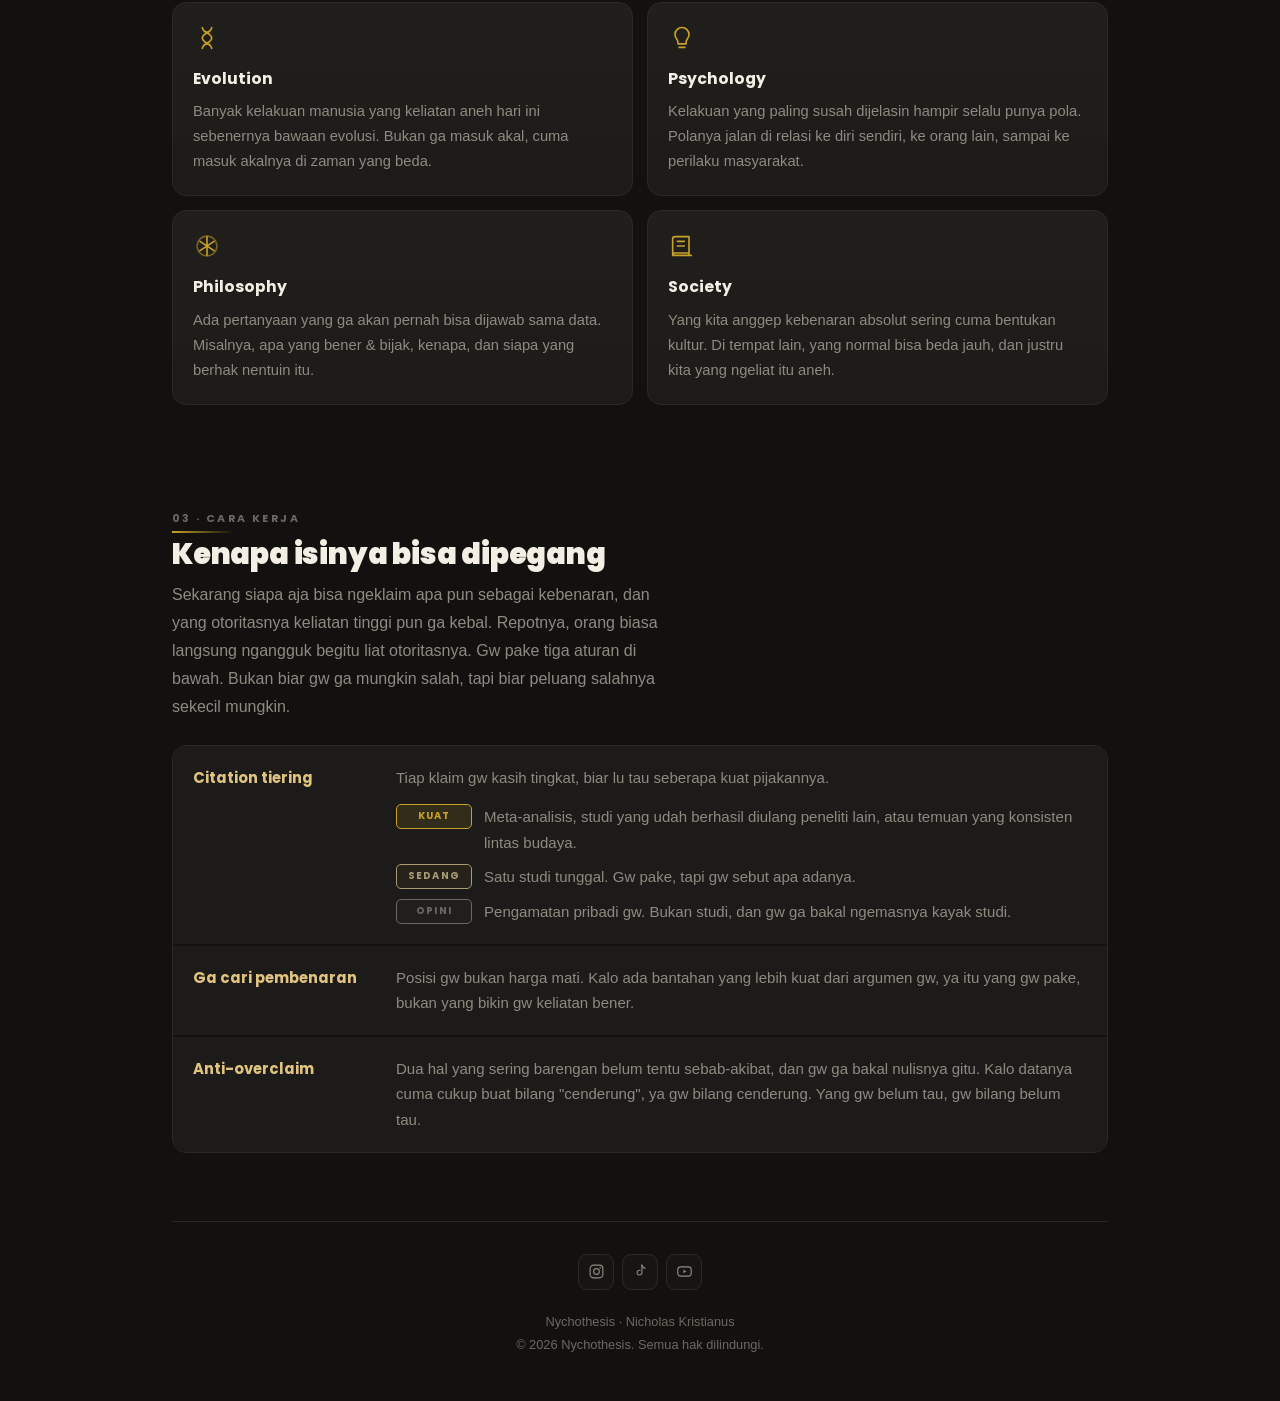
==== commit cc8988fa: "Host font sendiri, lepas dari Google Fonts Dulu browser harus salaman ke dua domain asing (fonts.goo" ====
--- a/index.html
+++ b/index.html
@@ -21,9 +21,13 @@
 <meta name="twitter:description" content="I explain the unexplainable. Maskulinitas, feminitas, dan sisi gelap masyarakat modern.">
 <meta name="twitter:image" content="https://nychothesis.com/assets/og.png">
 <link rel="icon" href="assets/logo.svg" type="image/svg+xml">
-<link rel="preconnect" href="https://fonts.googleapis.com">
-<link rel="preconnect" href="https://fonts.gstatic.com" crossorigin>
-<link href="https://fonts.googleapis.com/css2?family=Poppins:wght@400;500;600;700;900&family=Atkinson+Hyperlegible:wght@400;700&display=swap" rel="stylesheet">
+<!-- Font yang kepake di layar pertama diminta duluan, biar ga nunggu
+     fonts.css selesai diunduh. crossorigin WAJIB ada walaupun file-nya
+     seserver; tanpa itu font-nya malah keunduh dua kali. -->
+<link rel="preload" as="font" type="font/woff2" href="assets/fonts/poppins-900.woff2" crossorigin>
+<link rel="preload" as="font" type="font/woff2" href="assets/fonts/poppins-700.woff2" crossorigin>
+<link rel="preload" as="font" type="font/woff2" href="assets/fonts/atkinson-400.woff2" crossorigin>
+<link rel="stylesheet" href="assets/fonts.css">
 <!-- Dipasang di <head>, sebelum apa pun kegambar. Kalo ditaro di bawah, isinya
      sempet keliatan sekejap terus ilang lagi, dan itu keliatan kayak halaman
      rusak. Kalo JS mati, class ini ga pernah kepasang dan semuanya tampil utuh. -->
@@ -560,6 +564,19 @@
     .work.feature h3 { font-size: 1.24rem; }
   }
 </style>
+
+<!-- Google Analytics 4.
+     Sengaja ditaro di UJUNG <head>, bukan paling atas kayak saran Google.
+     Script-nya async jadi ga ngehambat apa-apa, tapi kalo ditaro duluan dia
+     rebutan jatah unduhan sama font yang dipreload di atas. Analytics telat
+     200ms ga ada ruginya; teks telat kebaca ada. -->
+<script async src="https://www.googletagmanager.com/gtag/js?id=G-FFND4PK6SC"></script>
+<script>
+  window.dataLayer = window.dataLayer || [];
+  function gtag(){ dataLayer.push(arguments); }
+  gtag('js', new Date());
+  gtag('config', 'G-FFND4PK6SC');
+</script>
 </head>
 <body>
 <div class="aura" aria-hidden="true"><i class="a1"></i><i class="a2"></i></div>
--- a/assets/fonts.css
+++ b/assets/fonts.css
@@ -0,0 +1,76 @@
+/* ============ FONT LOKAL ============
+   Dulu font ditarik dari Google Fonts. Masalahnya bukan ukuran file, tapi
+   browser harus nyari alamat + salaman keamanan ke DUA domain asing
+   (fonts.googleapis.com terus fonts.gstatic.com) sebelum teks bisa dirapiin.
+   Di HP dengan sinyal pas-pasan, itu bagian yang paling kerasa lama.
+
+   Sekarang file font-nya ada di assets/fonts/, satu server sama halamannya.
+   Nol domain asing, nol salaman tambahan.
+
+   Bonus: Google Fonts ngirim alamat IP tiap pengunjung ke Google. Sekarang
+   enggak lagi.
+
+   Cuma potongan huruf latin yang diambil. Poppins bawaannya ikut nyeret
+   Devanagari yang ga bakal kepake buat bahasa Indonesia.
+
+   Weight-nya SENGAJA cuma yang dipake sekarang (Poppins 400/500/600/700/900,
+   Atkinson 400/700), persis sama kayak yang dulu ditarik dari Google. Jadi
+   tampilannya ga berubah sama sekali. Kalo nambah weight baru di CSS,
+   file-nya harus diunduh dan didaftarin di sini juga.
+
+   Lisensi: Poppins sama Atkinson Hyperlegible dua-duanya Open Font License,
+   jadi naro file-nya di server sendiri emang diizinin.
+
+   font-display: swap = teks langsung kebaca pake font cadangan, terus ditimpa
+   begitu font aslinya nyampe. Lebih baik daripada halaman kosong sedetik. */
+
+@font-face {
+  font-family: 'Poppins';
+  font-style: normal;
+  font-weight: 400;
+  font-display: swap;
+  src: url('fonts/poppins-400.woff2') format('woff2');
+}
+@font-face {
+  font-family: 'Poppins';
+  font-style: normal;
+  font-weight: 500;
+  font-display: swap;
+  src: url('fonts/poppins-500.woff2') format('woff2');
+}
+@font-face {
+  font-family: 'Poppins';
+  font-style: normal;
+  font-weight: 600;
+  font-display: swap;
+  src: url('fonts/poppins-600.woff2') format('woff2');
+}
+@font-face {
+  font-family: 'Poppins';
+  font-style: normal;
+  font-weight: 700;
+  font-display: swap;
+  src: url('fonts/poppins-700.woff2') format('woff2');
+}
+@font-face {
+  font-family: 'Poppins';
+  font-style: normal;
+  font-weight: 900;
+  font-display: swap;
+  src: url('fonts/poppins-900.woff2') format('woff2');
+}
+
+@font-face {
+  font-family: 'Atkinson Hyperlegible';
+  font-style: normal;
+  font-weight: 400;
+  font-display: swap;
+  src: url('fonts/atkinson-400.woff2') format('woff2');
+}
+@font-face {
+  font-family: 'Atkinson Hyperlegible';
+  font-style: normal;
+  font-weight: 700;
+  font-display: swap;
+  src: url('fonts/atkinson-700.woff2') format('woff2');
+}
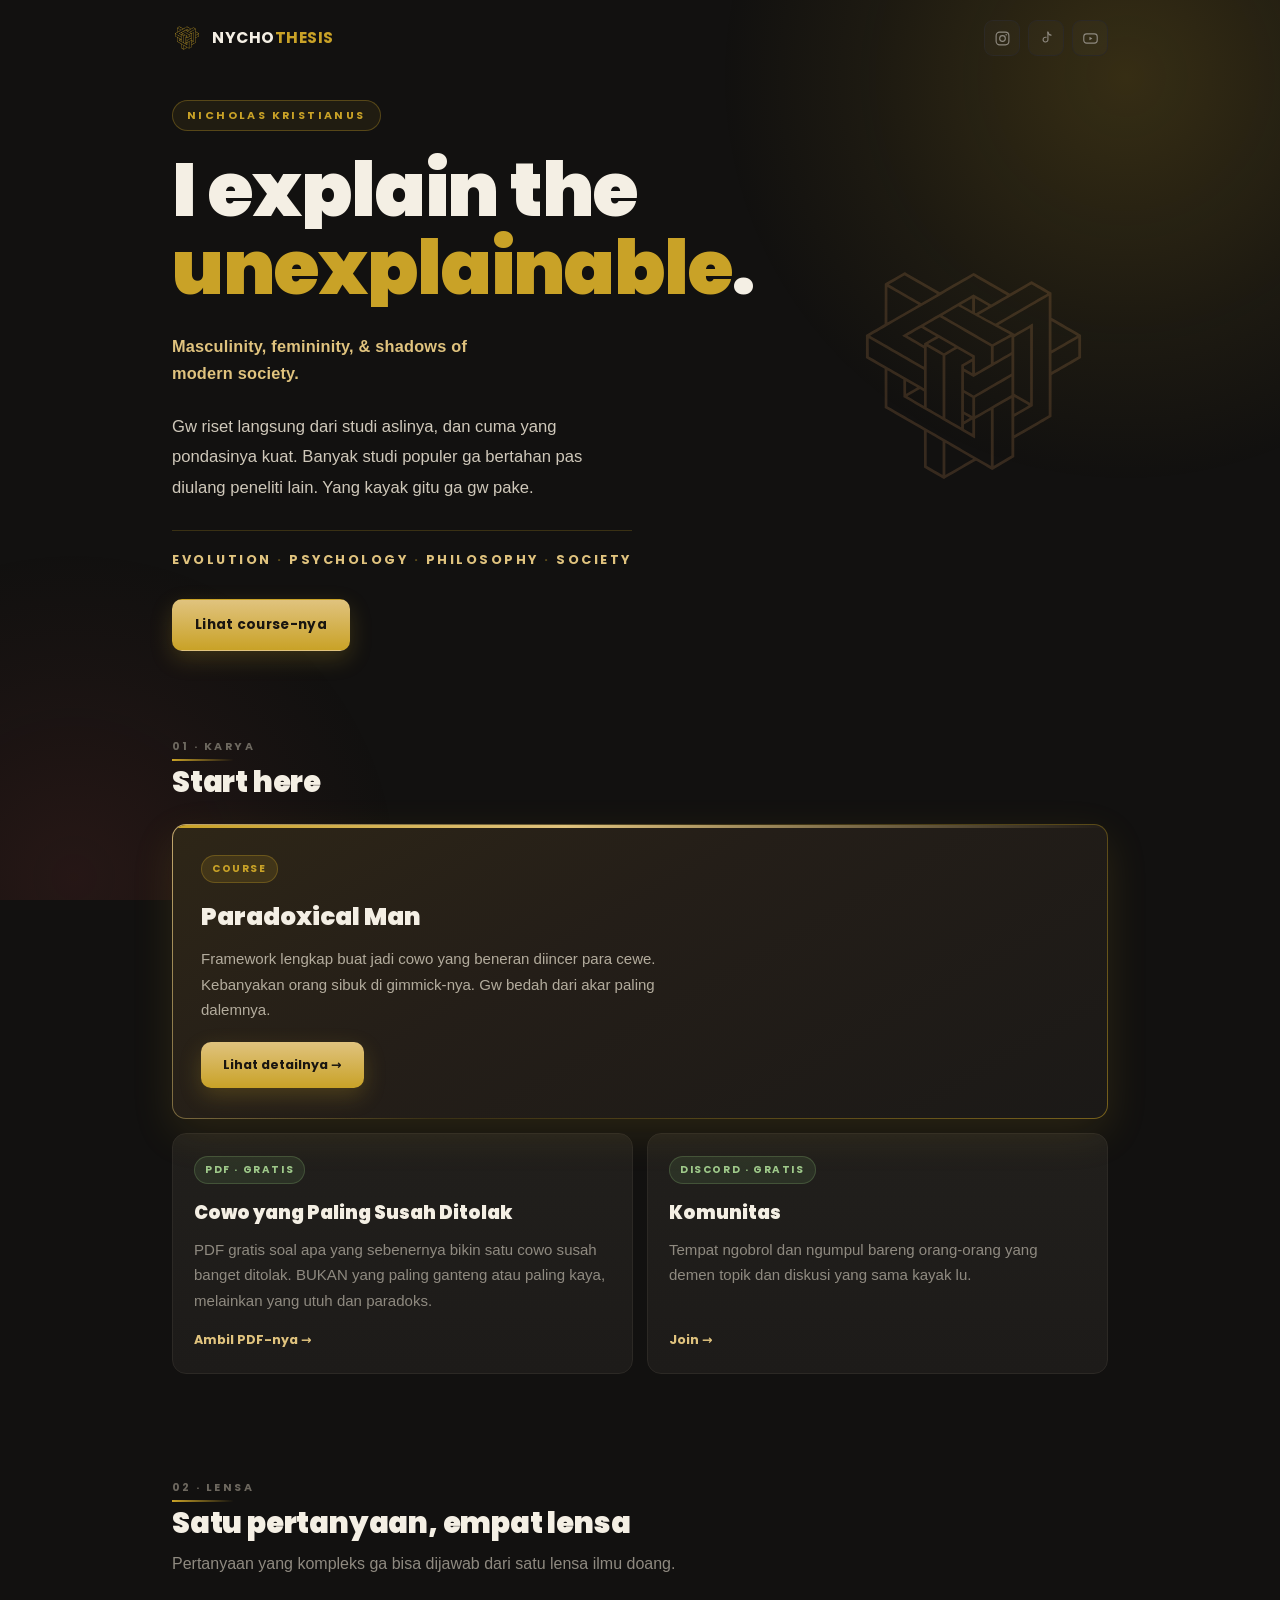
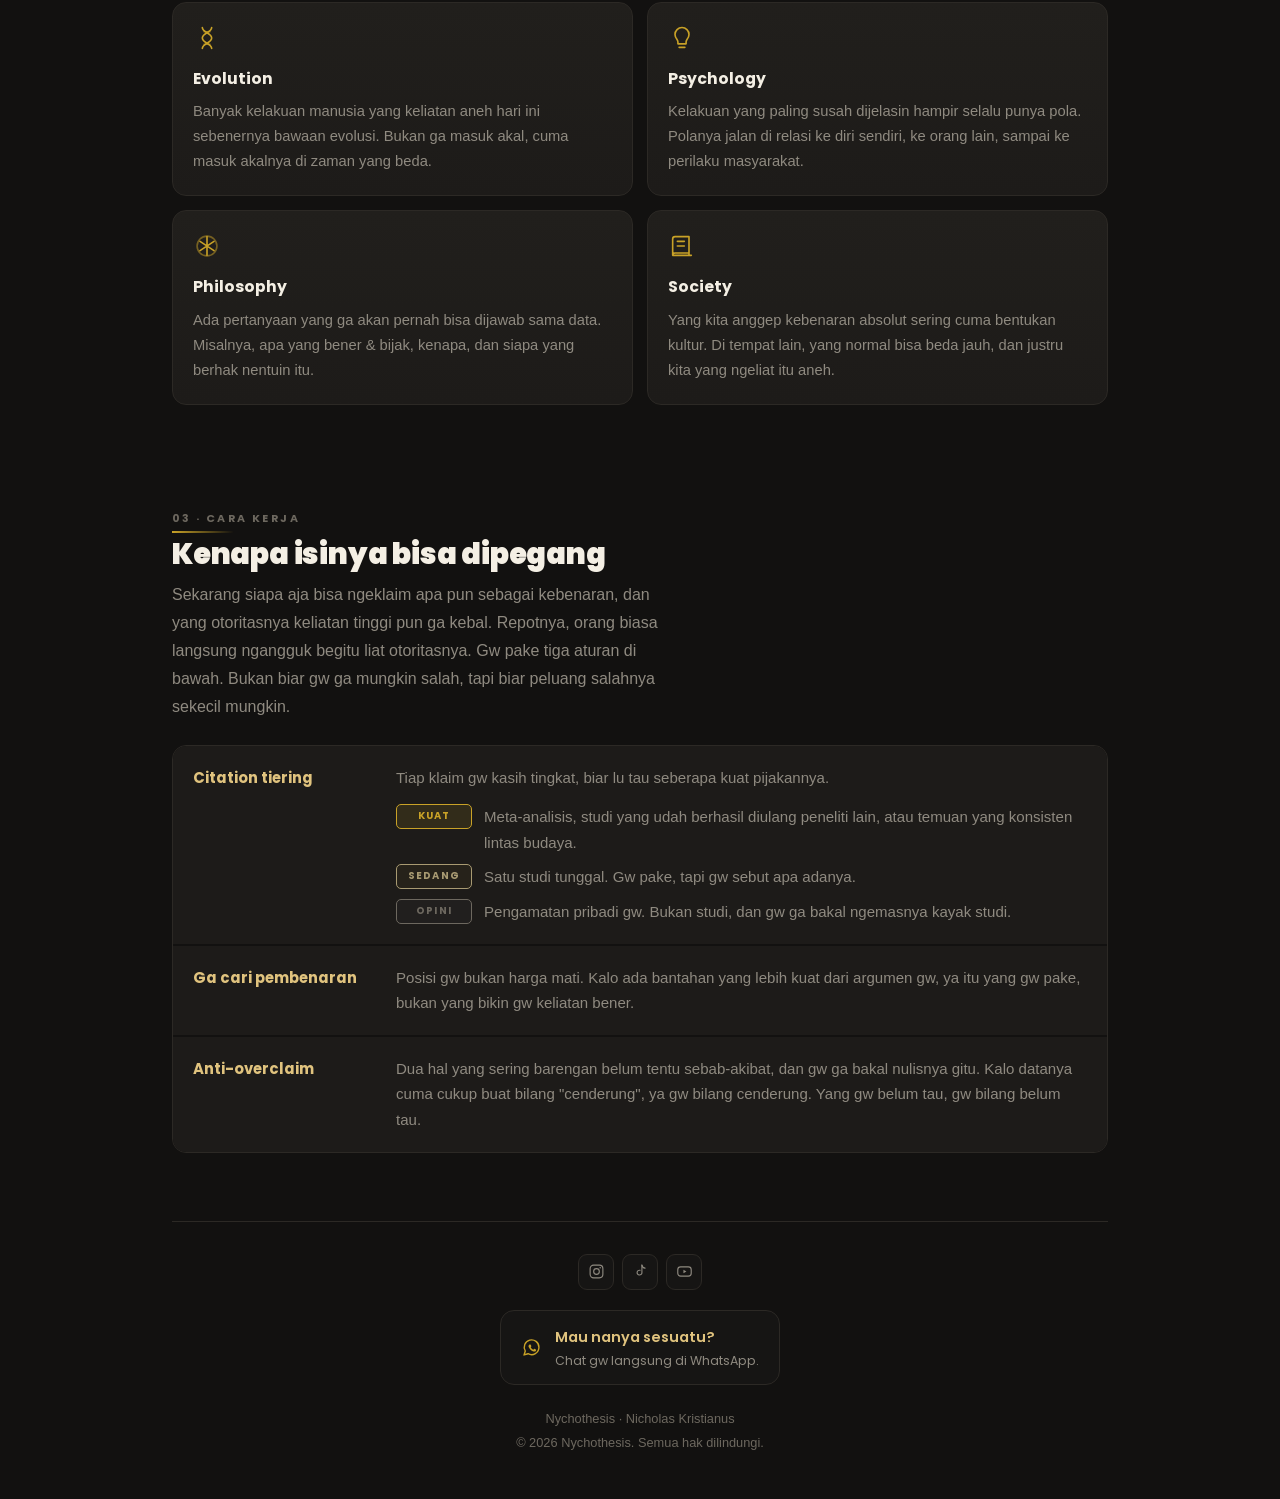
==== commit 9ac5a53e: "Tambah kotak tanya WhatsApp di penutup + handle YouTube diganti Handle YouTube pindah dari @Nicholas" ====
--- a/index.html
+++ b/index.html
@@ -333,6 +333,34 @@
     font-size: .8rem; display: block; line-height: 1.85;
   }
 
+  /* ---------- Tanya lewat WhatsApp ----------
+     Warnanya ngikut emas brand, BUKAN hijau WhatsApp. Hijau di palet
+     gelap-emas ini keliatan kayak potongan situs lain yang nyasar ke sini.
+
+     Teks pembuka chat-nya beda per halaman (lihat ?text= di link), jadi pas
+     chat masuk langsung ketauan orangnya dateng dari mana tanpa perlu nanya.
+     Yang dari homepage beda sama yang dari sales page. */
+  .wa-ask {
+    display: inline-flex; align-items: center; gap: 13px;
+    margin: 0 auto 22px; padding: 14px 20px;
+    border: 1px solid var(--line); border-radius: var(--radius);
+    background: rgba(255,255,255,.02);
+    text-decoration: none; color: inherit; text-align: left;
+    transition: border-color .18s, background .18s;
+  }
+  .wa-ask:hover { border-color: rgba(201,162,39,.42); background: rgba(201,162,39,.05); }
+  .wa-ask svg { width: 21px; height: 21px; flex: none; color: var(--gold); }
+  .wa-ask .wa-txt { display: flex; flex-direction: column; gap: 2px; }
+  .wa-ask .wa-hi {
+    font-family: 'Poppins', sans-serif; font-weight: 600; font-size: .9rem;
+    color: var(--gold-soft);
+  }
+  .wa-ask .wa-sub { font-size: .78rem; color: var(--muted); line-height: 1.5; }
+  @media (max-width: 520px) {
+    .wa-ask { padding: 13px 16px; gap: 11px; }
+    .wa-ask .wa-hi { font-size: .85rem; }
+  }
+
   /* ---- Tablet (dan PC sempit): hero jadi satu kolom, kartu TETEP dua kolom.
      Kalo kartunya ikut jadi satu kolom di sini, layar 768px kebuang separo. --- */
   @media (max-width: 860px) {
@@ -602,7 +630,7 @@
           <path d="M14 3c.4 2.4 2 4 4.4 4.2" stroke="currentColor" stroke-width="1.6" stroke-linecap="round" stroke-linejoin="round"/>
         </svg>
       </a>
-      <a href="https://youtube.com/@NicholasKristianus" target="_blank" rel="noopener" aria-label="YouTube">
+      <a href="https://youtube.com/@nichokp" target="_blank" rel="noopener" aria-label="YouTube">
         <svg viewBox="0 0 24 24" fill="none" aria-hidden="true">
           <rect x="2.5" y="5.5" width="19" height="13" rx="4" stroke="currentColor" stroke-width="1.6"/>
           <path d="M10.5 9.5v5l4.2-2.5-4.2-2.5Z" fill="currentColor"/>
@@ -786,13 +814,23 @@
           <path d="M14 3c.4 2.4 2 4 4.4 4.2" stroke="currentColor" stroke-width="1.6" stroke-linecap="round" stroke-linejoin="round"/>
         </svg>
       </a>
-      <a href="https://youtube.com/@NicholasKristianus" target="_blank" rel="noopener" aria-label="YouTube">
+      <a href="https://youtube.com/@nichokp" target="_blank" rel="noopener" aria-label="YouTube">
         <svg viewBox="0 0 24 24" fill="none" aria-hidden="true">
           <rect x="2.5" y="5.5" width="19" height="13" rx="4" stroke="currentColor" stroke-width="1.6"/>
           <path d="M10.5 9.5v5l4.2-2.5-4.2-2.5Z" fill="currentColor"/>
         </svg>
       </a>
     </div>
+    <a class="wa-ask" href="https://wa.me/6285121328200?text=Halo%20Nicho%2C%20gw%20mau%20nanya" target="_blank" rel="noopener">
+      <svg viewBox="0 0 24 24" fill="none" aria-hidden="true">
+        <path d="M20.5 11.7a8.4 8.4 0 0 1-12.4 7.4L3.5 20.5l1.4-4.5A8.4 8.4 0 1 1 20.5 11.7Z" stroke="currentColor" stroke-width="1.6" stroke-linejoin="round"/>
+        <path d="M9.2 9.1c.3-.6.6-.6.9-.6h.5c.2 0 .4 0 .6.5l.6 1.4c0 .2 0 .4-.2.6l-.3.4c-.2.2-.3.3 0 .6.2.5.7 1.2 1.4 1.7.7.5 1.2.6 1.4.7.2 0 .3 0 .5-.2l.4-.5c.2-.3.4-.2.6-.2l1.3.7c.2.1.4.2.4.4 0 .2 0 .8-.4 1.3-.3.4-1 .8-1.5.8-1 0-2.6-.5-4.2-1.9-1.5-1.4-2.3-3-2.5-3.6-.2-.6-.2-1.4.5-2.1Z" fill="currentColor"/>
+      </svg>
+      <span class="wa-txt">
+        <span class="wa-hi">Mau nanya sesuatu?</span>
+        <span class="wa-sub">Chat gw langsung di WhatsApp.</span>
+      </span>
+    </a>
     <small>
       Nychothesis &middot; Nicholas Kristianus<br>
       &copy; <span id="thn">2026</span> Nychothesis. Semua hak dilindungi.
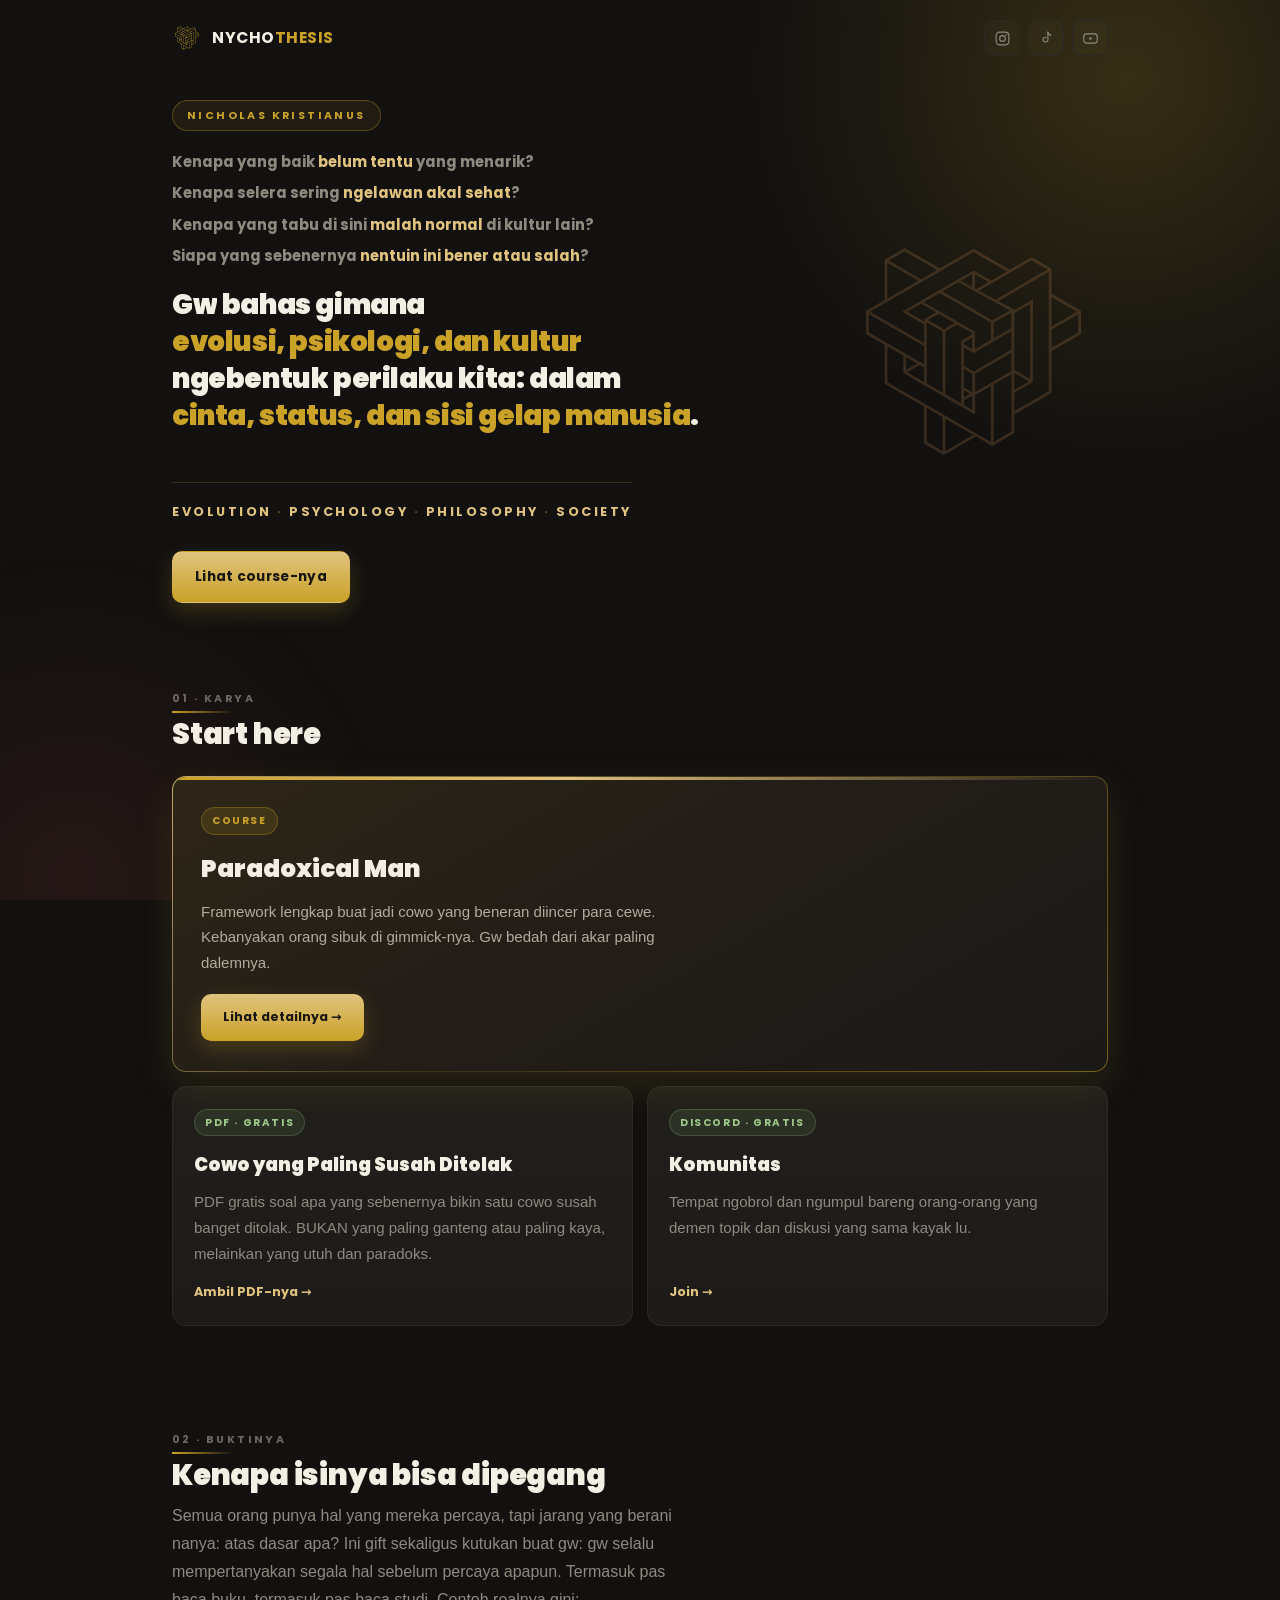
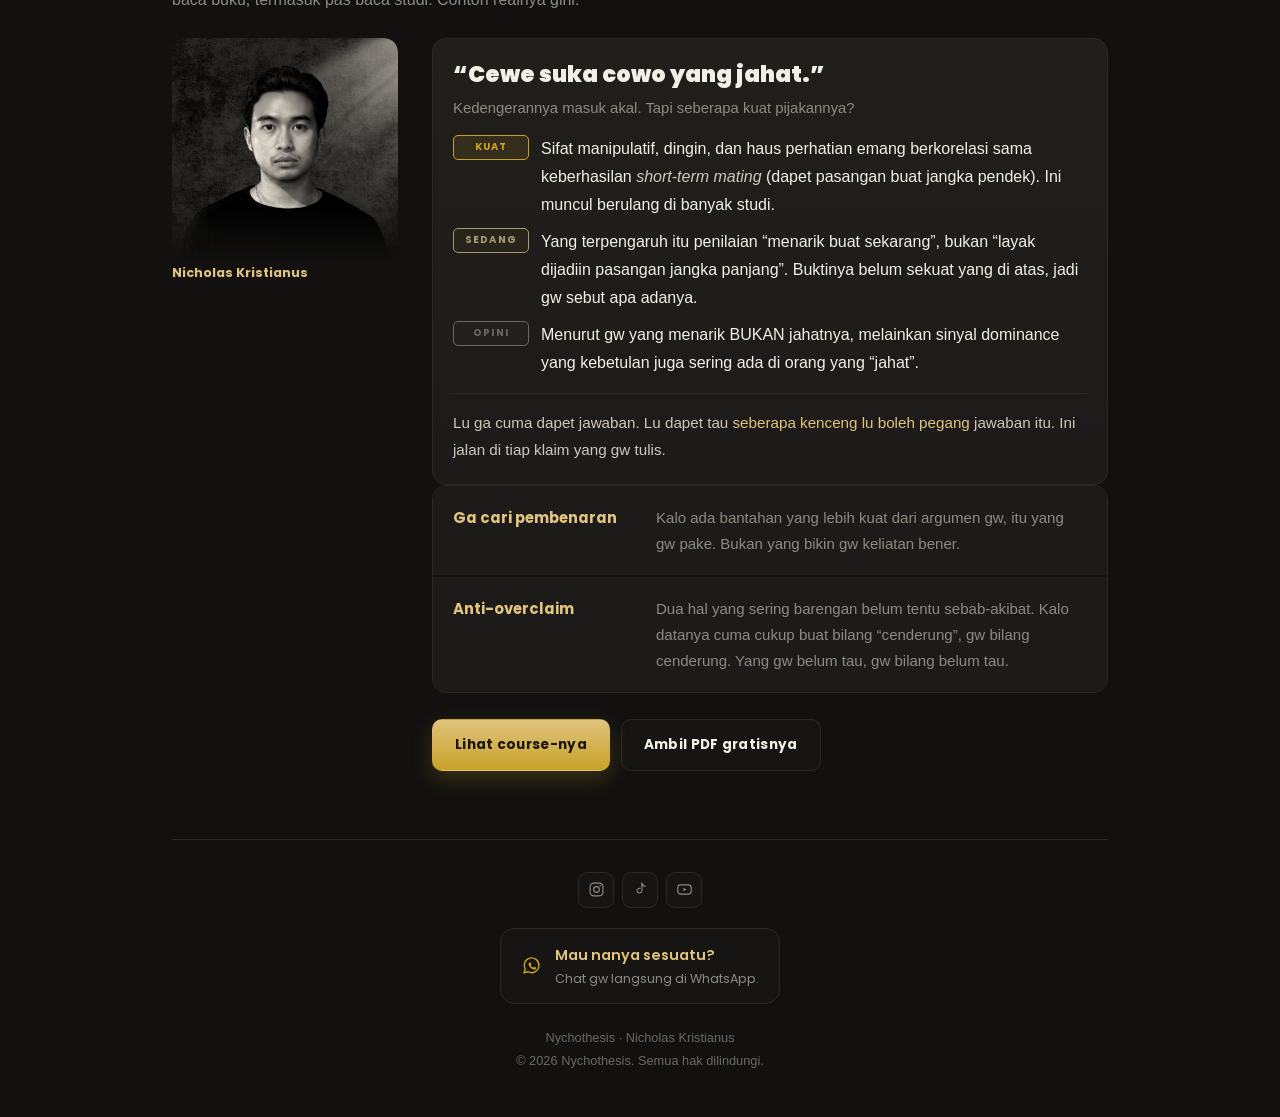
==== commit f687cfcf: "Hero dirombak: pertanyaan mancing, kalimat besar yang bayar Judul hero ganti dari tagline Inggris ja" ====
--- a/index.html
+++ b/index.html
@@ -129,18 +129,37 @@
     background: rgba(201, 162, 39, .08);
     border-radius: 100px; padding: 5px 14px; margin-bottom: 20px;
   }
+  /* Judulnya empat pertanyaan, satu pertanyaan satu baris, dan tiap pertanyaan
+     mewakili satu pilar (evolution, psychology, society, philosophy). Itu yang
+     bikin baris pilar di bawah kebukti, bukan cuma hiasan.
+     Ukurannya jauh lebih kecil dari judul satu baris yang lama (4.7rem), karena
+     yang ini empat baris. Kalo dipaksa segede itu, dia makan satu layar penuh
+     sendirian dan tagline di bawahnya ga keliatan tanpa scroll.
+     Ukurannya dipatok dari kolom yang paling sempit, bukan dari layar.
+     Hitungannya: .wrap dibatesin 980px, dan mulai 861px kubus muncul sambil
+     ikut ngegedein (21vw sampe 280px). Jadi makin lebar layar, kolom kiri
+     malah makin NYUSUT, mentok sekitar 610px. Di situ baris terpanjang
+     ("Kenapa yang bener kerasa salah?") cuma muat sampe kira-kira 2rem.
+     Sempat kesetel 2.5rem dan baris keempatnya kelipet, "salah?" jatuh
+     sendirian di baris kelima. Kalo nambah atau manjangin pertanyaan, ukur
+     ulang di lebar layar 1400px, itu keadaan paling sempit buat kolom ini. */
   .hero h1 {
-    font-size: clamp(2.05rem, 7vw, 4.7rem);
-    font-weight: 900; line-height: 1.04; letter-spacing: -1.2px;
-    max-width: 14ch; margin-bottom: 26px;
+    font-size: clamp(1rem, 4vw, 2.4rem);
+    font-weight: 900; line-height: 1.2; letter-spacing: -.7px;
+    max-width: 100%; margin-bottom: 24px;
+  }
+  @media (min-width: 861px) {
+    .hero h1 { font-size: clamp(1.75rem, 3.3vw, 2rem); }
   }
   .hero h1 em { font-style: normal; color: var(--gold); }
-  /* Baris Inggris kedua. Dia nempel ke judul biar blok brand-nya utuh satu
-     bahasa, baru di bawahnya pindah ke Indonesia. */
+  /* Tagline resmi, dua kalimatnya utuh dalam satu baris. Dulu kalimat pertamanya
+     dipasang sebagai judul, tapi itu kalimat sikap ("gw berani"), bukan kalimat
+     isi. Yang konkret justru kalimat keduanya. Sekarang dua-duanya sejajar di
+     sini, dan yang diteriakin di atas adalah pertanyaannya. */
   .hero .subtag {
     font-family: 'Atkinson Hyperlegible', sans-serif; font-size: 1.02rem; font-weight: 700;
     color: var(--gold-soft); letter-spacing: .2px;
-    margin-bottom: 26px; max-width: 34ch; line-height: 1.6;
+    margin-bottom: 26px; max-width: 42ch; line-height: 1.6;
   }
   .hero .lead {
     font-family: 'Atkinson Hyperlegible', sans-serif;
@@ -307,6 +326,11 @@
      ditampilin apa adanya. Orang bisa mindahin mata dari kuat ke lemah dan
      langsung ngerti sistemnya tanpa harus baca sampe abis. */
   .tiers { list-style: none; margin-top: 14px; display: grid; gap: 9px; }
+  /* Dua kolom: 76px buat label tingkatan, sisanya buat keterangan.
+     JEBAKAN: di grid, tiap ELEMEN anak jadi satu kotak sendiri. Kalo
+     keterangannya ditulis sebagai teks polos terus di dalemnya ada <i> atau
+     <b>, tag itu ikut kehitung jadi kotak dan nyasar ke kolom label baris
+     bawahnya. Makanya keterangannya WAJIB dibungkus satu <span class="d">. */
   .tiers li {
     display: grid; grid-template-columns: 76px 1fr;
     gap: 12px; align-items: start;
@@ -440,6 +464,11 @@
     transition: opacity .9s ease, transform .9s cubic-bezier(.16,.9,.24,1),
                 filter .9s ease;
   }
+  /* Nomor anak elemen, bukan nama kelas. Jadi kalo nambah/ngurangin baris di
+     hero, daftar di bawah ini WAJIB ikut digeser, kalo ga baris paling bawah
+     kehilangan jedanya dan nongol duluan.
+     Urutan sekarang: 1 kicker, 2 judul (animasinya sendiri, per baris),
+     3 tagline, 4 paragraf riset, 5 pilar, 6 tombol. */
   .js-anim.ready .hero-in > div > *:nth-child(1) { transition-delay: .05s; }
   .js-anim.ready .hero-in > div > *:nth-child(3) { transition-delay: .5s; }
   .js-anim.ready .hero-in > div > *:nth-child(4) { transition-delay: .62s; }
@@ -591,6 +620,117 @@
     .cta-row .btn { flex: 1 1 100%; justify-content: center; }
     .work.feature h3 { font-size: 1.24rem; }
   }
+
+  /* ---- Bagian bukti ---- */
+  /* Prinsipnya: orang harus LIHAT sistemnya jalan di satu klaim beneran, baru
+     dikasih tau namanya apa. Sebelumnya kebalik, sistemnya dijelasin panjang
+     tanpa pernah ada yang lihat dia jalan sekali pun. */
+  .bukti-in { display: grid; gap: 26px; }
+  @media (min-width: 861px) {
+    .bukti-in { grid-template-columns: 226px 1fr; gap: 34px; align-items: start; }
+  }
+  .bukti .klaim {
+    font-family: 'Poppins', sans-serif;
+    font-size: clamp(1.1rem, 3vw, 1.4rem); font-weight: 800;
+    line-height: 1.32; color: var(--text); margin-bottom: 6px;
+  }
+  /* Poppins itu buat judul, tombol, dan label. Badan teks pake Atkinson.
+     Daftar tingkatan ini aslinya duduk di dalem .rigor dd yang udah di-set
+     Atkinson; begitu dipindah ke kartu ini dia keluar dari situ dan balik ke
+     Poppins bawaan body. Makanya di-set ulang di sini. */
+  .bukti .tanya, .bukti .tutup, .tiers li {
+    font-family: 'Atkinson Hyperlegible', sans-serif;
+  }
+  .bukti .tanya { color: var(--muted); font-size: .93rem; line-height: 1.7; }
+  .bukti .tutup {
+    margin-top: 16px; padding-top: 15px; border-top: 1px solid var(--line);
+    color: #cfc8ba; line-height: 1.78; font-size: .95rem;
+  }
+  .bukti em { font-style: normal; color: var(--gold-soft); }
+  /* Istilah teknis dari literatur: dimiringin + dikasih arti singkat di
+     kurung pas pertama kali muncul. "dominance" sengaja dibiarin polos,
+     itu udah kepake apa adanya di tulisan lu. */
+  .bukti i { color: #cfc8ba; }
+  /* Kartu di sini cuma bacaan, bukan tombol. Efek ngangkat pas disenggol
+     mouse dimatiin, kalo ngga dia keliatan kayak tombol yang ga ngapa-ngapain. */
+  .bukti:hover { transform: none; border-color: var(--line); }
+
+  /* Foto: satu-satunya tempat mukanya nongol, dan sengaja BUKAN di hero.
+     Di hero dia rebutan mata sama empat pertanyaan. Di sini, persis di bagian
+     yang ngomongin kenapa isinya bisa dipegang, dia jadi orang yang nanggung
+     klaimnya. */
+  .me { margin: 0; max-width: 240px; }
+  .me img {
+    width: 100%; height: auto; display: block; border-radius: var(--radius);
+    /* Disepia dikit biar nyatu ke nada emas halaman, bukan abu-abu dingin.
+       Bawahnya dilelehin ke latar biar ga kebaca kayak foto tempelan. */
+    filter: grayscale(1) sepia(.22) contrast(1.04);
+    -webkit-mask-image: linear-gradient(180deg, #000 74%, transparent 100%);
+    mask-image: linear-gradient(180deg, #000 74%, transparent 100%);
+  }
+  .me figcaption {
+    font-size: .79rem; color: var(--gold-soft); font-weight: 700; line-height: 1.5;
+  }
+
+
+
+  /* ---- Versi C: pertanyaan KECIL di atas, jawaban GEDE di bawah ----
+     Alasannya: pertanyaan itu pancingan, kalimat jawaban itu bayarannya. Yang
+     paling gede harusnya yang bayar, bukan yang mancing. Susunan lama kebalik.
+     Efek samping yang enak: pertanyaannya jadi boleh panjang dan konkret,
+     soalnya dia ga lagi kepaksa muat sebagai judul. */
+  /* Jarak antar BARIS dibikin rapet, jarak antar PERTANYAAN yang dilebarin.
+     Dulu dua-duanya sama (line-height 1.95, tanpa jarak antar item), jadi pas
+     pertanyaan panjang kelipet di HP, sambungannya kebaca kayak pertanyaan
+     baru. */
+  .qs {
+    font-family: 'Poppins', sans-serif; font-size: .93rem; font-weight: 700;
+    line-height: 1.5; color: var(--muted); margin-bottom: 20px;
+  }
+  .qs span { display: block; }
+  .qs span + span { margin-top: .6em; }
+  /* Di HP pertanyaannya dikecilin, biar jarak sama judul tetep kebaca.
+     Sebelumnya ukurannya mati di .93rem sementara judulnya ngecil sampe
+     1.2rem, jadi di layar kecil selisihnya tinggal 1,29x dan hierarkinya
+     ilang. Sekarang balik ke sekitar 1,7x di semua lebar. */
+  @media (max-width: 580px) {
+    .qs { font-size: .85rem; }
+  }
+  .qs em { font-style: normal; color: var(--gold-soft); }
+  /* Judul versi C itu satu kalimat utuh, bukan tumpukan baris. Jadi dia boleh
+     kelipet, dan malah harus. Ukurannya dipatok biar jatuh sekitar tiga baris
+     di kolom tersempit (581px); diukur dari poppins-900.woff2, bukan dikira. */
+  .hero-c h1 {
+    font-size: clamp(1.45rem, 3vw, 1.72rem);
+    line-height: 1.34; letter-spacing: -.4px; margin-bottom: 22px;
+    /* Panjang tiap baris diratain, biar ga ada baris terakhir yang isinya
+       cuma satu kata nyangkut. */
+    text-wrap: balance;
+  }
+  /* Dua frasa emas dilarang kepenggal, biar ga ada "evolusi, psikologi" di
+     satu baris terus "kultur" nyasar sendirian di baris bawahnya.
+     Cuma dari 861px ke atas: diukur dari poppins-900.woff2, frasa terpanjang
+     ("cinta, status, dan sisi gelap manusia") makan 515px dari kolom 581px di
+     layar lebar, tapi di HP dia butuh 355px padahal kolomnya cuma 346px. Jadi
+     di HP dia HARUS boleh kepenggal, kalo dipaksa malah nyembul keluar layar. */
+  @media (min-width: 861px) {
+    .hero-c h1 em { white-space: nowrap; }
+  }
+  .hero-c h1 em { color: var(--gold); font-style: normal; }
+  /* Judulnya satu kalimat utuh, jadi JS mecahnya jadi 18 kata. Jeda bawaan
+     .07s per kata bikin dia jalan 1,3 detik dan kebaca kayak nge-lag. Di sini
+     dipercepat jadi .035s, dan dikasih ancang-ancang .34s biar dia mulai
+     setelah daftar pertanyaan di atasnya selesai muncul. */
+  .js-anim.ready .hero-c h1 .w > span {
+    transition-delay: calc(.34s + var(--i, 0) * .035s);
+  }
+  /* Urutan munculnya dipatok pakai nomor anak elemen. Susunan hero sekarang:
+     1 nama, 2 daftar pertanyaan, 3 judul (aturannya sendiri di atas), 4 pilar,
+     5 tombol. Kalo nambah atau ngurangin baris, daftar ini WAJIB ikut digeser,
+     kalo ga ada baris yang kehilangan jedanya dan nongol duluan. */
+  .js-anim.ready .hero-c .hero-in > div > *:nth-child(2) { transition-delay: .26s; }
+  .js-anim.ready .hero-c .hero-in > div > *:nth-child(4) { transition-delay: .74s; }
+  .js-anim.ready .hero-c .hero-in > div > *:nth-child(5) { transition-delay: .86s; }
 </style>
 
 <!-- Google Analytics 4.
@@ -639,17 +779,17 @@
     </div>
   </header>
 
-  <section class="hero">
+  <section class="hero hero-c">
     <div class="hero-in">
       <div>
         <span class="kicker">Nicholas Kristianus</span>
-        <h1>I explain the <em>unexplainable</em>.</h1>
-        <p class="subtag">Masculinity, femininity, &amp; shadows of modern society.</p>
-        <p class="lead">
-          Gw riset langsung dari studi aslinya, dan cuma yang pondasinya kuat.
-          Banyak studi populer ga bertahan pas diulang peneliti lain. Yang kayak
-          gitu ga gw pake.
+        <p class="qs">
+          <span>Kenapa yang baik <em>belum tentu</em> yang menarik?</span>
+          <span>Kenapa selera sering <em>ngelawan akal sehat</em>?</span>
+          <span>Kenapa yang tabu di sini <em>malah normal</em> di kultur lain?</span>
+          <span>Siapa yang sebenernya <em>nentuin ini bener atau salah</em>?</span>
         </p>
+        <h1>Gw bahas gimana <em>evolusi, psikologi, dan kultur</em> ngebentuk perilaku kita: dalam <em>cinta, status, dan sisi gelap manusia</em>.</h1>
         <p class="pillars">Evolution <i>&middot;</i> Psychology <i>&middot;</i> Philosophy <i>&middot;</i> Society</p>
         <div class="cta-row">
           <a class="btn btn-gold" href="/paradoxical-man/">Lihat course-nya</a>
@@ -658,6 +798,7 @@
       <img class="hero-mark" src="assets/logo.svg" alt="" width="280" height="280" aria-hidden="true">
     </div>
   </section>
+
 
   <section id="karya">
     <div class="shead">
@@ -697,106 +838,65 @@
     </div>
   </section>
 
-  <section id="lensa">
+  <section id="bukti">
     <div class="shead">
-      <span class="num">02 &middot; Lensa</span>
-      <h2>Satu pertanyaan, empat lensa</h2>
+      <span class="num">02 &middot; Buktinya</span>
+      <h2>Kenapa isinya bisa dipegang</h2>
       <p>
-        Pertanyaan yang kompleks ga bisa dijawab dari satu lensa ilmu doang.
+        Semua orang punya hal yang mereka percaya, tapi jarang yang berani
+        nanya: atas dasar apa? Ini gift sekaligus kutukan buat gw: gw selalu
+        mempertanyakan segala hal sebelum percaya apapun. Termasuk pas baca
+        buku, termasuk pas baca studi. Contoh realnya gini:
       </p>
     </div>
-    <div class="grid g2">
-      <div class="card">
-        <svg class="ico" viewBox="0 0 24 24" fill="none" aria-hidden="true">
-          <path d="M8 3c0 4.5 8 4.5 8 9s-8 4.5-8 9" stroke="#C9A227" stroke-width="1.4" stroke-linecap="round"/>
-          <path d="M16 3c0 4.5-8 4.5-8 9s8 4.5 8 9" stroke="#C9A227" stroke-width="1.4" stroke-linecap="round"/>
-          <path d="M9.4 6.6h5.2M9.4 17.4h5.2" stroke="#C9A227" stroke-width="1.3" stroke-linecap="round" opacity=".55"/>
-        </svg>
-        <h3>Evolution</h3>
-        <p>
-          Banyak kelakuan manusia yang keliatan aneh hari ini sebenernya bawaan
-          evolusi. Bukan ga masuk akal, cuma masuk akalnya di zaman yang beda.
-        </p>
-      </div>
-      <div class="card">
-        <svg class="ico" viewBox="0 0 24 24" fill="none" aria-hidden="true">
-          <path d="M12 3a6 6 0 0 0-6 6c0 2 .8 3 1.6 4 .6.8.9 1.5.9 2.4V17h7v-1.6c0-.9.3-1.6.9-2.4.8-1 1.6-2 1.6-4a6 6 0 0 0-6-6ZM9.5 20h5" stroke="#C9A227" stroke-width="1.4" stroke-linecap="round" stroke-linejoin="round"/>
-        </svg>
-        <h3>Psychology</h3>
-        <p>
-          Kelakuan yang paling susah dijelasin hampir selalu punya pola. Polanya
-          jalan di relasi ke diri sendiri, ke orang lain, sampai ke perilaku
-          masyarakat.
-        </p>
-      </div>
-      <div class="card">
-        <svg class="ico" viewBox="0 0 24 24" fill="none" aria-hidden="true">
-          <circle cx="12" cy="12" r="8.5" stroke="#C9A227" stroke-width="1.4" opacity=".5"/>
-          <path d="M12 4v16M6 8l12 8M18 8 6 16" stroke="#C9A227" stroke-width="1.4" stroke-linecap="round"/>
-        </svg>
-        <h3>Philosophy</h3>
-        <p>
-          Ada pertanyaan yang ga akan pernah bisa dijawab sama data. Misalnya,
-          apa yang bener &amp; bijak, kenapa, dan siapa yang berhak nentuin itu.
-        </p>
-      </div>
-      <div class="card">
-        <svg class="ico" viewBox="0 0 24 24" fill="none" aria-hidden="true">
-          <path d="M4 20V6a2 2 0 0 1 2-2h12v16M4 20h16M4 20a2 2 0 0 1 2-2h12M8 8h6M8 12h6" stroke="#C9A227" stroke-width="1.4" stroke-linecap="round" stroke-linejoin="round"/>
-        </svg>
-        <h3>Society</h3>
-        <p>
-          Yang kita anggep kebenaran absolut sering cuma bentukan kultur. Di
-          tempat lain, yang normal bisa beda jauh, dan justru kita yang ngeliat
-          itu aneh.
-        </p>
+    <div class="bukti-in">
+      <figure class="me">
+        <img src="assets/nicho.jpg" alt="Nicholas Kristianus" width="800" height="800">
+        <figcaption>Nicholas Kristianus</figcaption>
+      </figure>
+      <div>
+        <div class="card bukti">
+          <p class="klaim">&ldquo;Cewe suka cowo yang jahat.&rdquo;</p>
+          <p class="tanya">Kedengerannya masuk akal. Tapi seberapa kuat pijakannya?</p>
+          <ul class="tiers">
+            <li><span class="lv lv-1">Kuat</span> <span class="d">Sifat
+              manipulatif, dingin, dan haus perhatian emang berkorelasi sama
+              keberhasilan <i>short-term mating</i> (dapet pasangan buat jangka
+              pendek). Ini muncul berulang di banyak studi.</span></li>
+            <li><span class="lv lv-2">Sedang</span> <span class="d">Yang
+              terpengaruh itu penilaian &ldquo;menarik buat sekarang&rdquo;,
+              bukan &ldquo;layak dijadiin pasangan jangka panjang&rdquo;.
+              Buktinya belum sekuat yang di atas, jadi gw sebut apa
+              adanya.</span></li>
+            <li><span class="lv lv-3">Opini</span> <span class="d">Menurut gw
+              yang menarik BUKAN jahatnya, melainkan sinyal dominance yang
+              kebetulan juga sering ada di orang yang
+              &ldquo;jahat&rdquo;.</span></li>
+          </ul>
+          <p class="tutup">
+            Lu ga cuma dapet jawaban. Lu dapet tau <em>seberapa kenceng lu boleh
+            pegang</em> jawaban itu. Ini jalan di tiap klaim yang gw tulis.
+          </p>
+        </div>
+        <dl class="rigor">
+          <div class="row">
+            <dt>Ga cari pembenaran</dt>
+            <dd>Kalo ada bantahan yang lebih kuat dari argumen gw, itu yang gw
+              pake. Bukan yang bikin gw keliatan bener.</dd>
+          </div>
+          <div class="row">
+            <dt>Anti-overclaim</dt>
+            <dd>Dua hal yang sering barengan belum tentu sebab-akibat. Kalo
+              datanya cuma cukup buat bilang &ldquo;cenderung&rdquo;, gw bilang
+              cenderung. Yang gw belum tau, gw bilang belum tau.</dd>
+          </div>
+        </dl>
+        <div class="cta-row">
+          <a class="btn btn-gold" href="/paradoxical-man/">Lihat course-nya</a>
+          <a class="btn btn-ghost" href="/paradoxical-man/optin.html">Ambil PDF gratisnya</a>
+        </div>
       </div>
     </div>
-  </section>
-
-  <section id="cara">
-    <div class="shead">
-      <span class="num">03 &middot; Cara Kerja</span>
-      <h2>Kenapa isinya bisa dipegang</h2>
-      <p>
-        Sekarang siapa aja bisa ngeklaim apa pun sebagai kebenaran, dan yang
-        otoritasnya keliatan tinggi pun ga kebal. Repotnya, orang biasa langsung
-        ngangguk begitu liat otoritasnya. Gw pake tiga aturan di bawah. Bukan
-        biar gw ga mungkin salah, tapi biar peluang salahnya sekecil mungkin.
-      </p>
-    </div>
-    <dl class="rigor">
-      <div class="row">
-        <dt>Citation tiering</dt>
-        <dd>
-          Tiap klaim gw kasih tingkat, biar lu tau seberapa kuat pijakannya.
-          <ul class="tiers">
-            <li><span class="lv lv-1">Kuat</span> Meta-analisis, studi yang udah
-              berhasil diulang peneliti lain, atau temuan yang konsisten lintas
-              budaya.</li>
-            <li><span class="lv lv-2">Sedang</span> Satu studi tunggal. Gw pake,
-              tapi gw sebut apa adanya.</li>
-            <li><span class="lv lv-3">Opini</span> Pengamatan pribadi gw. Bukan
-              studi, dan gw ga bakal ngemasnya kayak studi.</li>
-          </ul>
-        </dd>
-      </div>
-      <div class="row">
-        <dt>Ga cari pembenaran</dt>
-        <dd>
-          Posisi gw bukan harga mati. Kalo ada bantahan yang lebih kuat dari
-          argumen gw, ya itu yang gw pake, bukan yang bikin gw keliatan bener.
-        </dd>
-      </div>
-      <div class="row">
-        <dt>Anti-overclaim</dt>
-        <dd>
-          Dua hal yang sering barengan belum tentu sebab-akibat, dan gw ga bakal
-          nulisnya gitu. Kalo datanya cuma cukup buat bilang "cenderung", ya gw
-          bilang cenderung. Yang gw belum tau, gw bilang belum tau.
-        </dd>
-      </div>
-    </dl>
   </section>
 
   <footer class="foot">
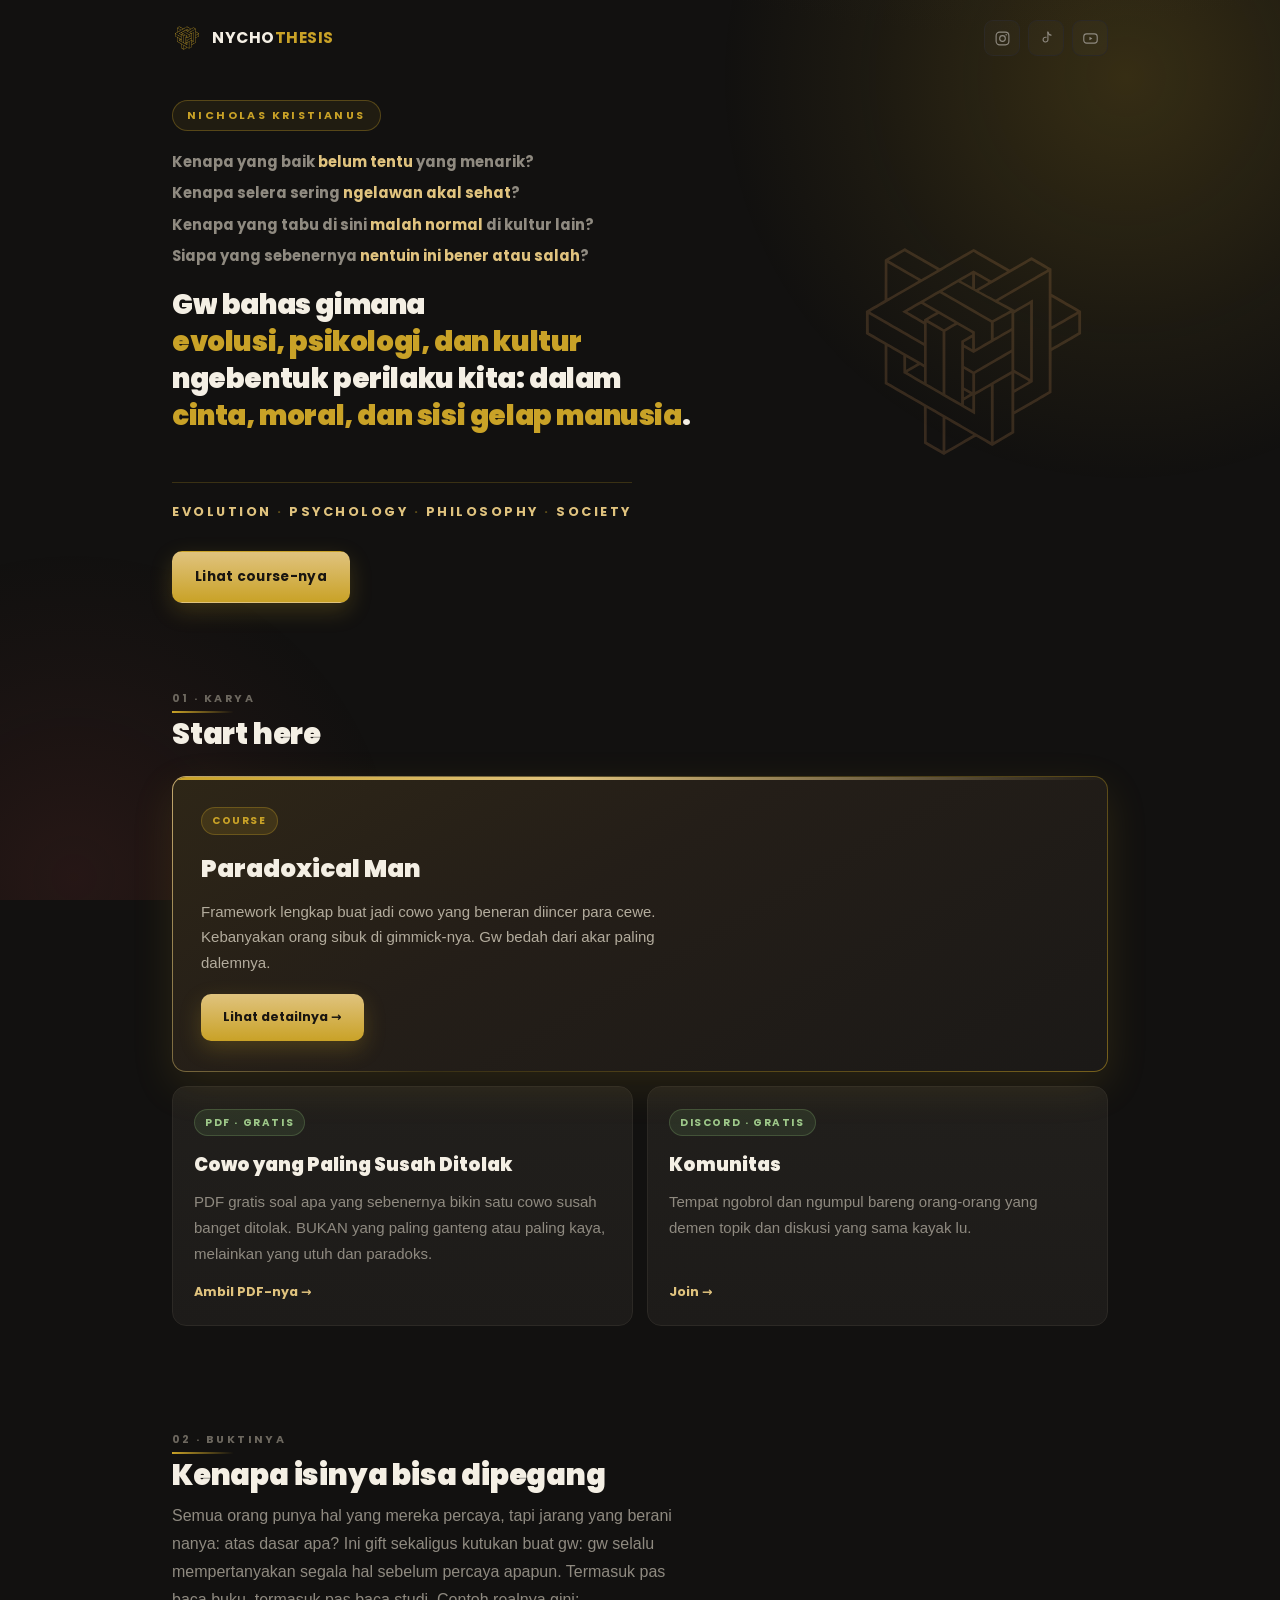
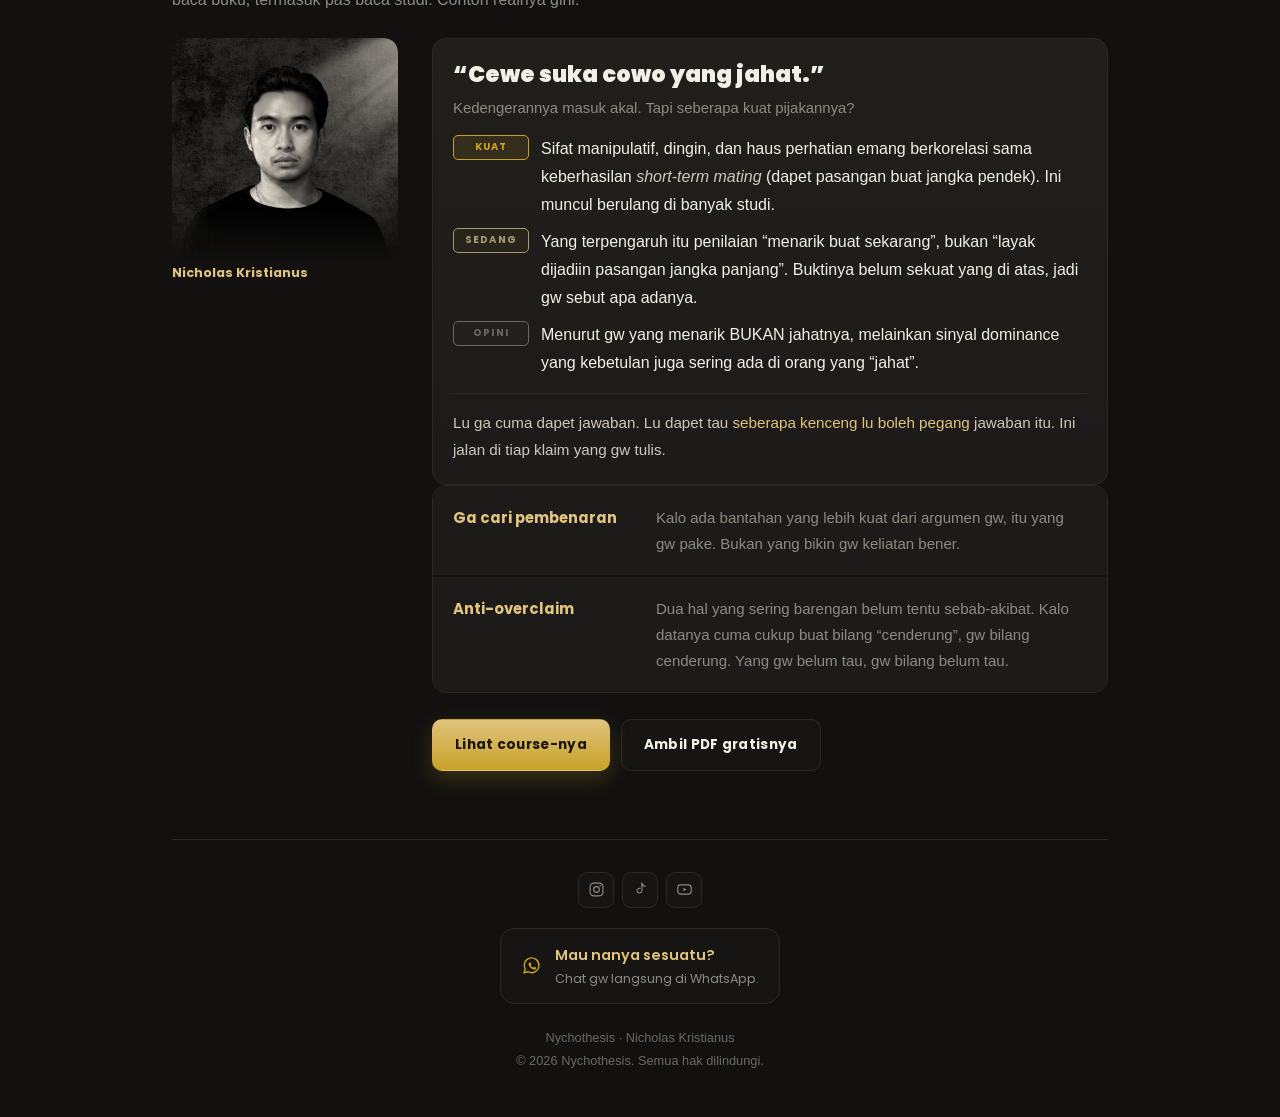
==== commit f45e37aa: "Hero: "status" jadi "moral" Dua dari empat pertanyaan di atasnya soal moral (tabu lintas kultur, sia" ====
--- a/index.html
+++ b/index.html
@@ -710,8 +710,8 @@
   /* Dua frasa emas dilarang kepenggal, biar ga ada "evolusi, psikologi" di
      satu baris terus "kultur" nyasar sendirian di baris bawahnya.
      Cuma dari 861px ke atas: diukur dari poppins-900.woff2, frasa terpanjang
-     ("cinta, status, dan sisi gelap manusia") makan 515px dari kolom 581px di
-     layar lebar, tapi di HP dia butuh 355px padahal kolomnya cuma 346px. Jadi
+     ("cinta, moral, dan sisi gelap manusia") makan 509px dari kolom
+     581px di layar lebar, tapi di HP dia butuh lebih dari yang tersedia. Jadi
      di HP dia HARUS boleh kepenggal, kalo dipaksa malah nyembul keluar layar. */
   @media (min-width: 861px) {
     .hero-c h1 em { white-space: nowrap; }
@@ -789,7 +789,7 @@
           <span>Kenapa yang tabu di sini <em>malah normal</em> di kultur lain?</span>
           <span>Siapa yang sebenernya <em>nentuin ini bener atau salah</em>?</span>
         </p>
-        <h1>Gw bahas gimana <em>evolusi, psikologi, dan kultur</em> ngebentuk perilaku kita: dalam <em>cinta, status, dan sisi gelap manusia</em>.</h1>
+        <h1>Gw bahas gimana <em>evolusi, psikologi, dan kultur</em> ngebentuk perilaku kita: dalam <em>cinta, moral, dan sisi gelap manusia</em>.</h1>
         <p class="pillars">Evolution <i>&middot;</i> Psychology <i>&middot;</i> Philosophy <i>&middot;</i> Society</p>
         <div class="cta-row">
           <a class="btn btn-gold" href="/paradoxical-man/">Lihat course-nya</a>
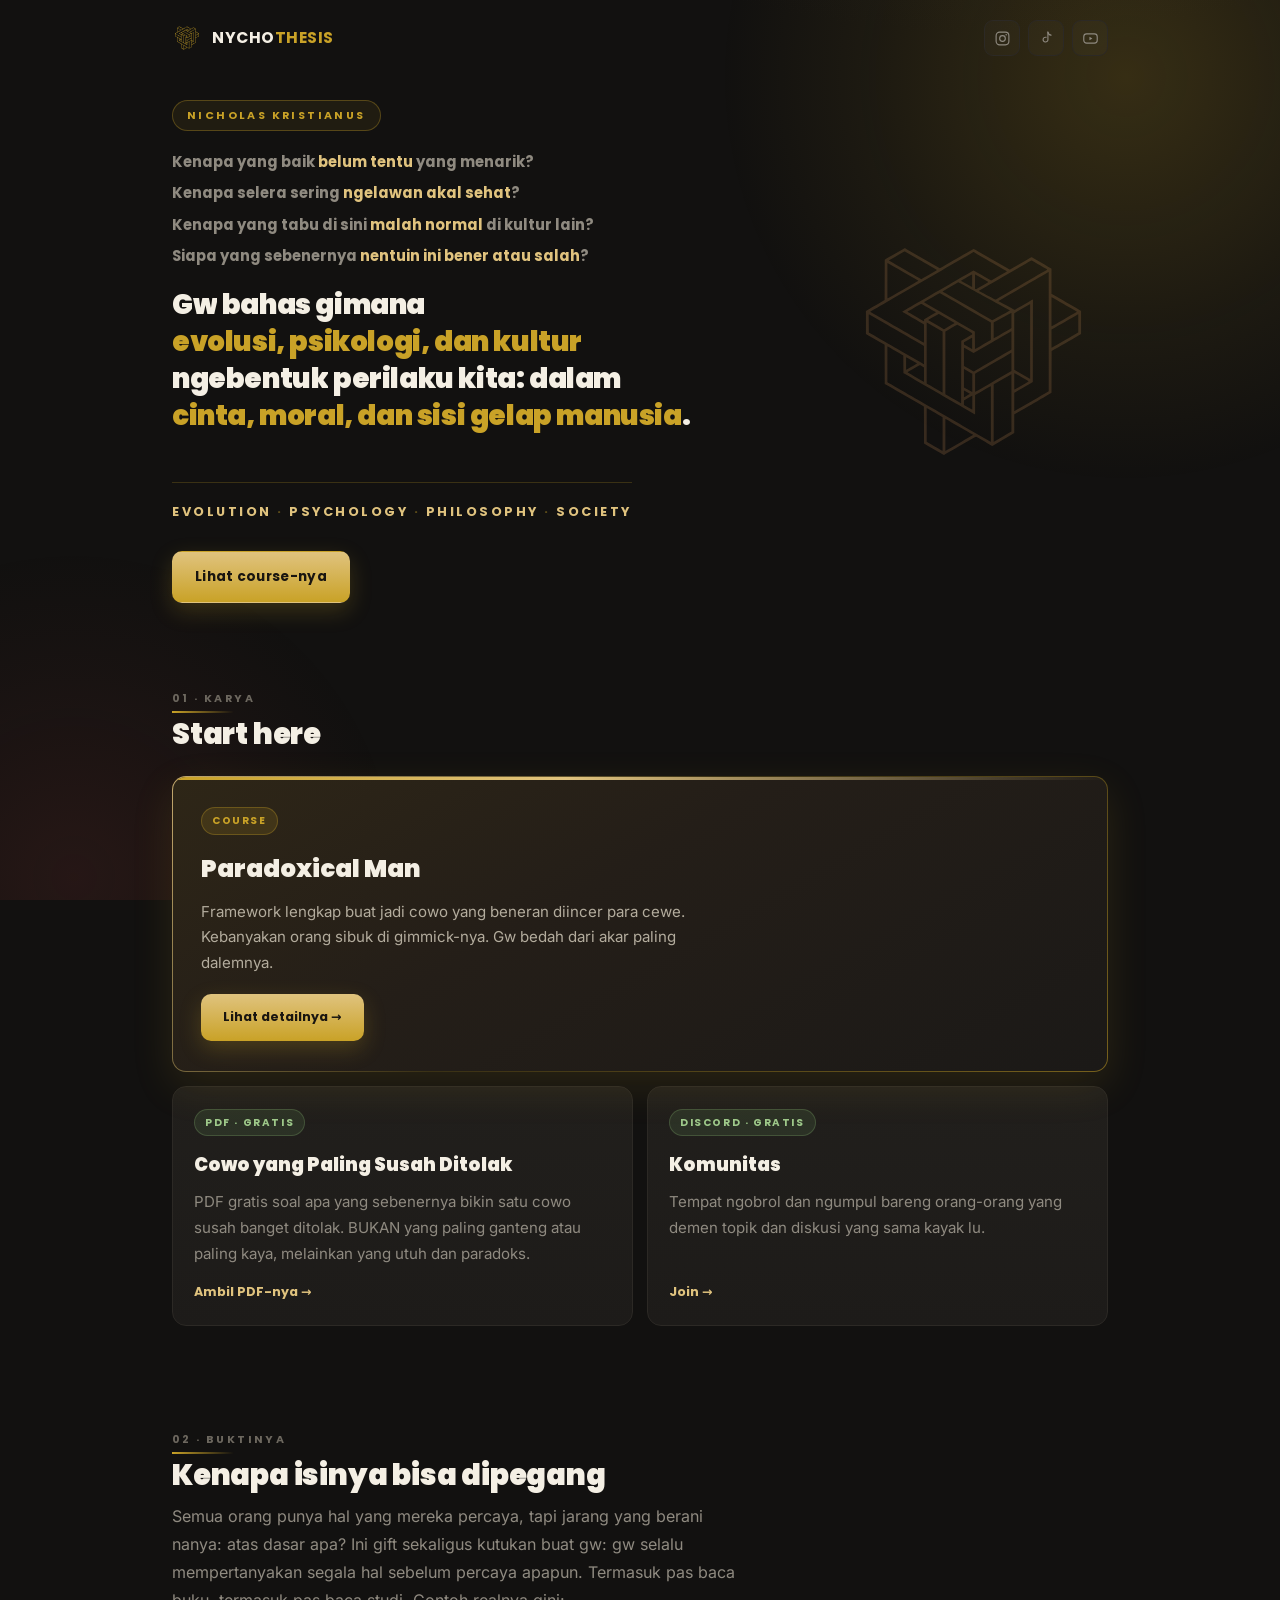
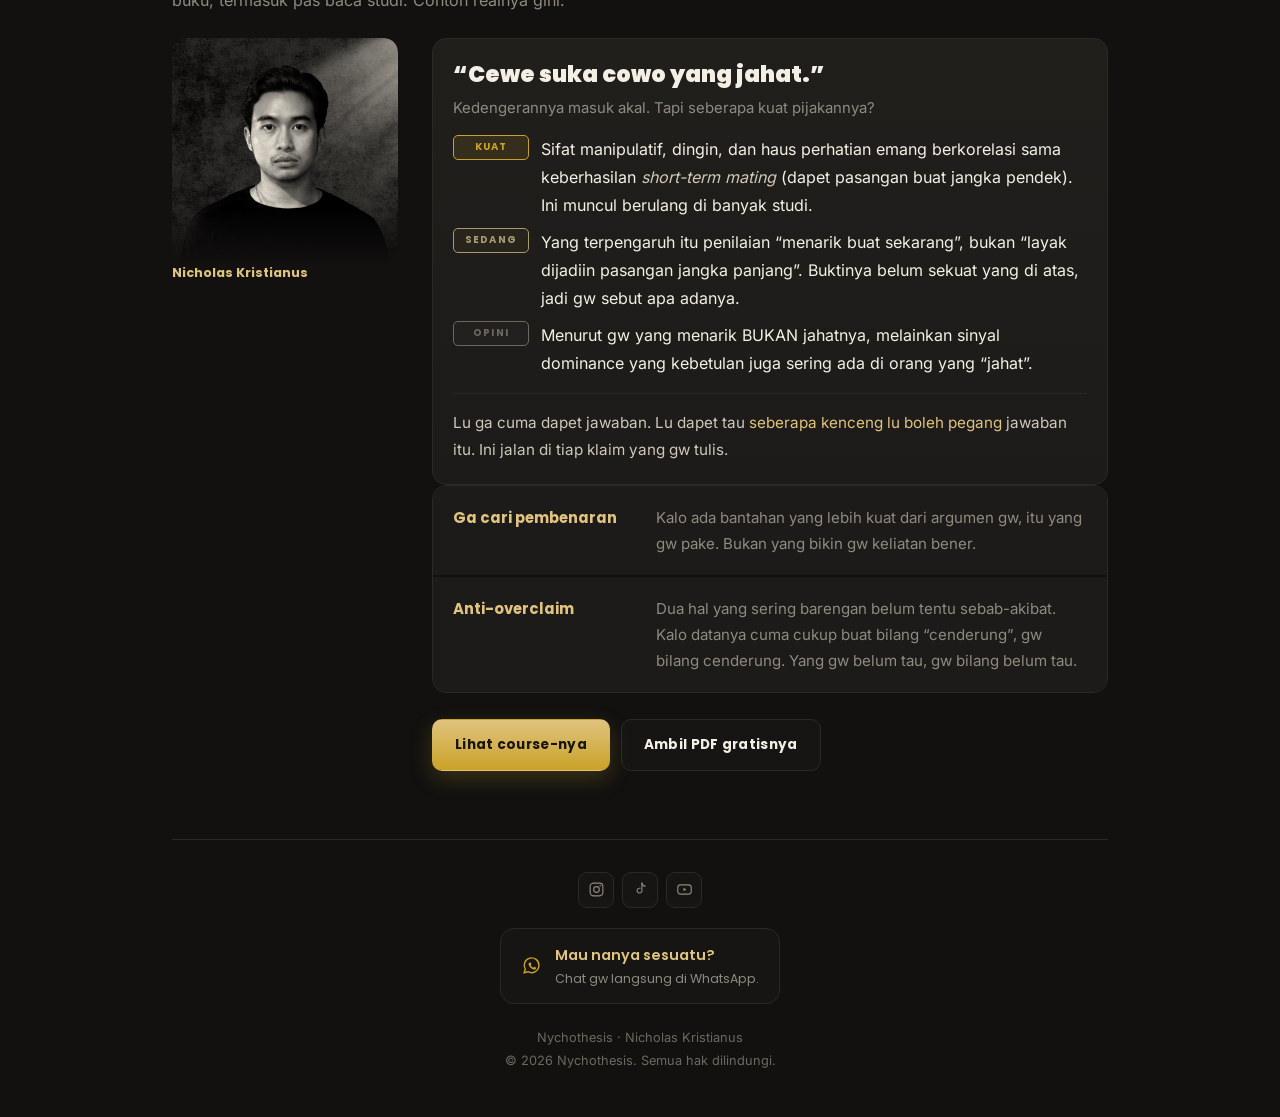
==== commit b9050a97: "Ganti font badan teks dari Atkinson Hyperlegible ke Inter Nicho lebih suka tampilan Inter, lebih cle" ====
--- a/index.html
+++ b/index.html
@@ -157,12 +157,12 @@
      isi. Yang konkret justru kalimat keduanya. Sekarang dua-duanya sejajar di
      sini, dan yang diteriakin di atas adalah pertanyaannya. */
   .hero .subtag {
-    font-family: 'Atkinson Hyperlegible', sans-serif; font-size: 1.02rem; font-weight: 700;
+    font-family: 'Inter', sans-serif; font-size: 1.02rem; font-weight: 700;
     color: var(--gold-soft); letter-spacing: .2px;
     margin-bottom: 26px; max-width: 42ch; line-height: 1.6;
   }
   .hero .lead {
-    font-family: 'Atkinson Hyperlegible', sans-serif;
+    font-family: 'Inter', sans-serif;
     font-size: 1.04rem; color: #cfc8ba; max-width: 46ch; line-height: 1.85;
   }
   /* Empat pilar resmi brand. Dulu abu-abu redup (--muted-2) dan nyaris ilang di
@@ -221,7 +221,7 @@
     line-height: 1.25; letter-spacing: -.2px;
   }
   .shead p {
-    font-family: 'Atkinson Hyperlegible', sans-serif; color: var(--muted);
+    font-family: 'Inter', sans-serif; color: var(--muted);
     margin-top: 9px; max-width: 58ch;
   }
 
@@ -247,7 +247,7 @@
               border: 1px solid rgba(127, 174, 107, .28); }
   .work h3 { font-size: 1.14rem; font-weight: 800; margin-bottom: 8px; }
   .work p {
-    font-family: 'Atkinson Hyperlegible', sans-serif; color: var(--muted);
+    font-family: 'Inter', sans-serif; color: var(--muted);
     font-size: .94rem; line-height: 1.7; margin-bottom: 15px; flex: 1;
   }
   .work .go { font-size: .79rem; font-weight: 700; color: var(--gold-soft); }
@@ -302,7 +302,7 @@
   .card .ico { width: 28px; height: 28px; margin-bottom: 13px; display: block; }
   .card h3 { font-size: .98rem; font-weight: 700; margin-bottom: 7px; }
   .card p {
-    font-family: 'Atkinson Hyperlegible', sans-serif; font-size: .92rem;
+    font-family: 'Inter', sans-serif; font-size: .92rem;
     color: var(--muted); line-height: 1.7;
   }
 
@@ -317,7 +317,7 @@
   }
   .rigor dt { font-weight: 700; font-size: .93rem; color: var(--gold-soft); }
   .rigor dd {
-    font-family: 'Atkinson Hyperlegible', sans-serif; color: var(--muted);
+    font-family: 'Inter', sans-serif; color: var(--muted);
     font-size: .94rem; line-height: 1.7;
   }
 
@@ -353,7 +353,7 @@
   }
   .foot .socials { justify-content: center; margin-bottom: 20px; }
   .foot small {
-    font-family: 'Atkinson Hyperlegible', sans-serif; color: var(--muted-2);
+    font-family: 'Inter', sans-serif; color: var(--muted-2);
     font-size: .8rem; display: block; line-height: 1.85;
   }
 
@@ -634,12 +634,12 @@
     font-size: clamp(1.1rem, 3vw, 1.4rem); font-weight: 800;
     line-height: 1.32; color: var(--text); margin-bottom: 6px;
   }
-  /* Poppins itu buat judul, tombol, dan label. Badan teks pake Atkinson.
+  /* Poppins itu buat judul, tombol, dan label. Badan teks pake Inter.
      Daftar tingkatan ini aslinya duduk di dalem .rigor dd yang udah di-set
-     Atkinson; begitu dipindah ke kartu ini dia keluar dari situ dan balik ke
+     Inter; begitu dipindah ke kartu ini dia keluar dari situ dan balik ke
      Poppins bawaan body. Makanya di-set ulang di sini. */
   .bukti .tanya, .bukti .tutup, .tiers li {
-    font-family: 'Atkinson Hyperlegible', sans-serif;
+    font-family: 'Inter', sans-serif;
   }
   .bukti .tanya { color: var(--muted); font-size: .93rem; line-height: 1.7; }
   .bukti .tutup {
--- a/assets/fonts.css
+++ b/assets/fonts.css
@@ -14,12 +14,12 @@
    Devanagari yang ga bakal kepake buat bahasa Indonesia.
 
    Weight-nya SENGAJA cuma yang dipake sekarang (Poppins 400/500/600/700/900,
-   Atkinson 400/700), persis sama kayak yang dulu ditarik dari Google. Jadi
-   tampilannya ga berubah sama sekali. Kalo nambah weight baru di CSS,
+   Inter 400/700). Dulu badan teksnya Atkinson Hyperlegible, diganti Inter
+   2026-08-17 (Nicho lebih suka tampilannya). Kalo nambah weight baru di CSS,
    file-nya harus diunduh dan didaftarin di sini juga.
 
-   Lisensi: Poppins sama Atkinson Hyperlegible dua-duanya Open Font License,
-   jadi naro file-nya di server sendiri emang diizinin.
+   Lisensi: Poppins sama Inter dua-duanya Open Font License, jadi naro
+   file-nya di server sendiri emang diizinin.
 
    font-display: swap = teks langsung kebaca pake font cadangan, terus ditimpa
    begitu font aslinya nyampe. Lebih baik daripada halaman kosong sedetik. */
@@ -61,16 +61,16 @@
 }
 
 @font-face {
-  font-family: 'Atkinson Hyperlegible';
+  font-family: 'Inter';
   font-style: normal;
   font-weight: 400;
   font-display: swap;
-  src: url('fonts/atkinson-400.woff2') format('woff2');
+  src: url('fonts/inter-400.woff2') format('woff2');
 }
 @font-face {
-  font-family: 'Atkinson Hyperlegible';
+  font-family: 'Inter';
   font-style: normal;
   font-weight: 700;
   font-display: swap;
-  src: url('fonts/atkinson-700.woff2') format('woff2');
+  src: url('fonts/inter-700.woff2') format('woff2');
 }
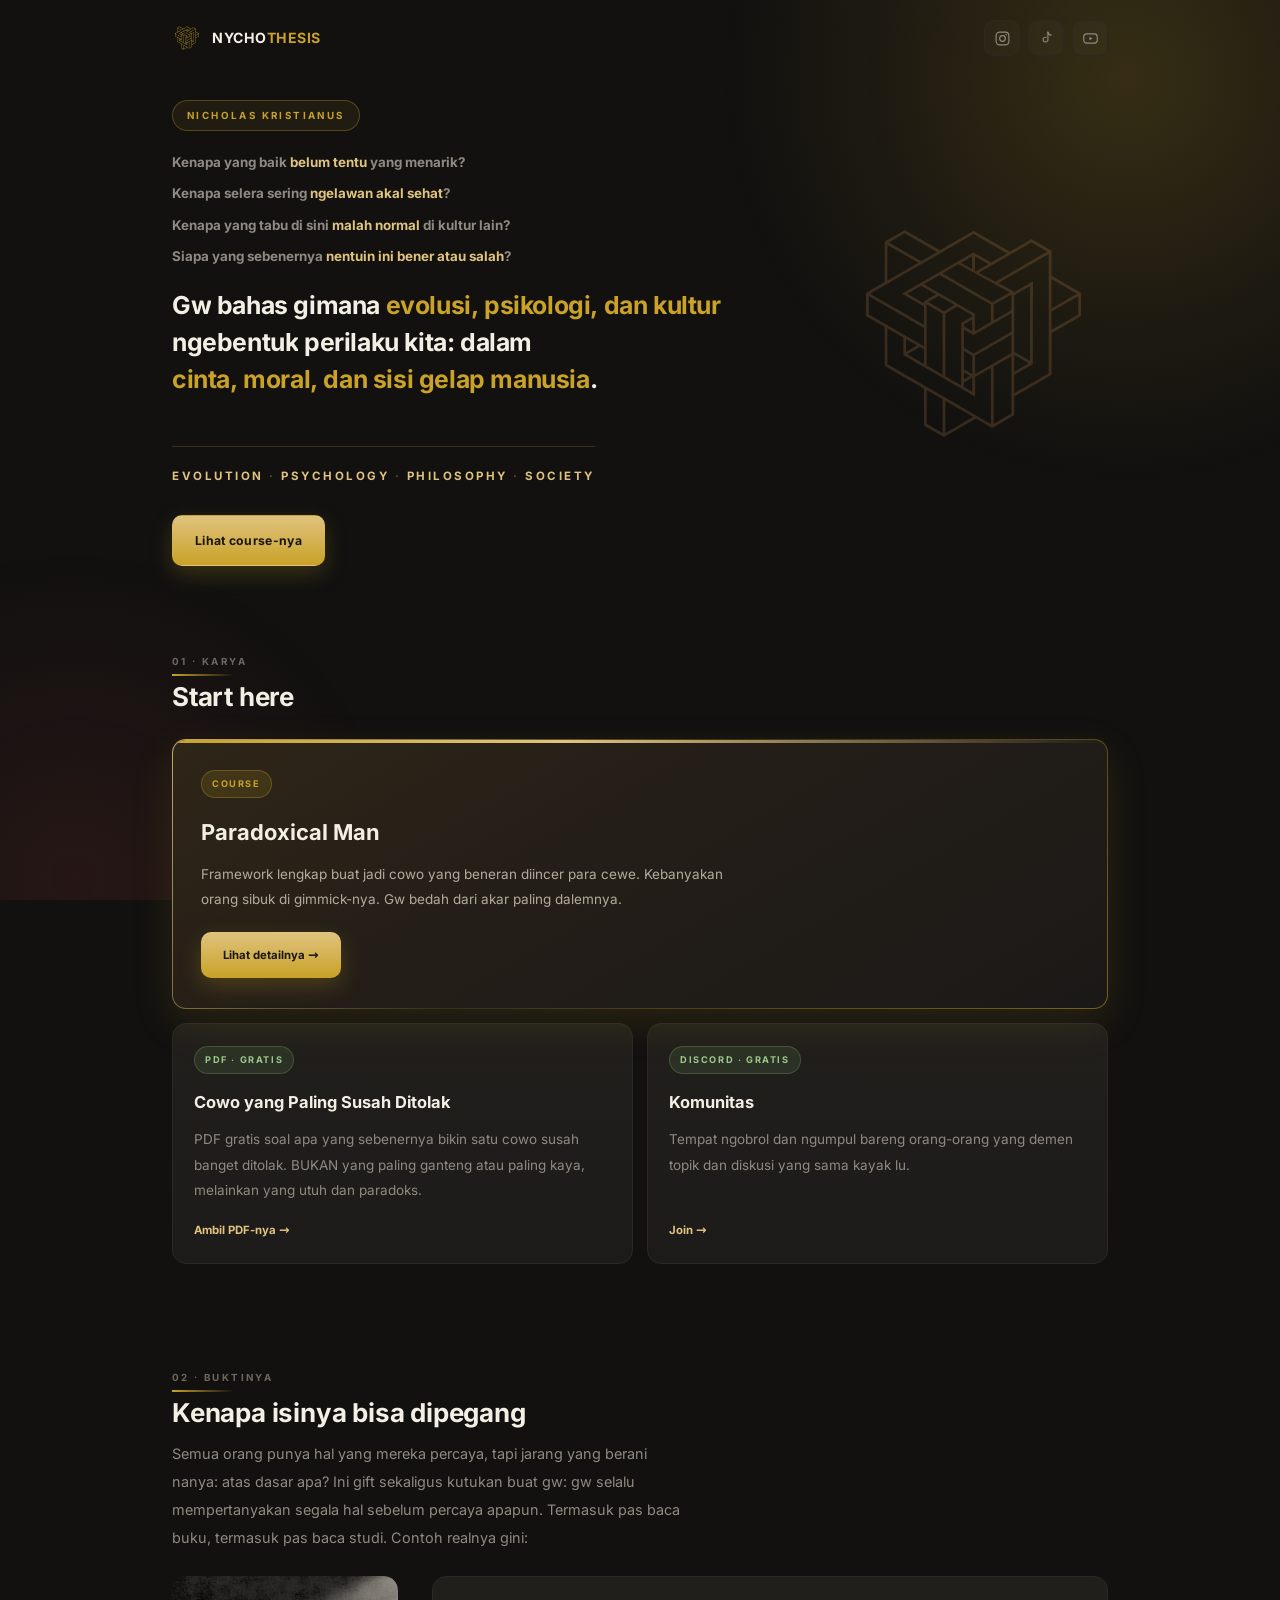
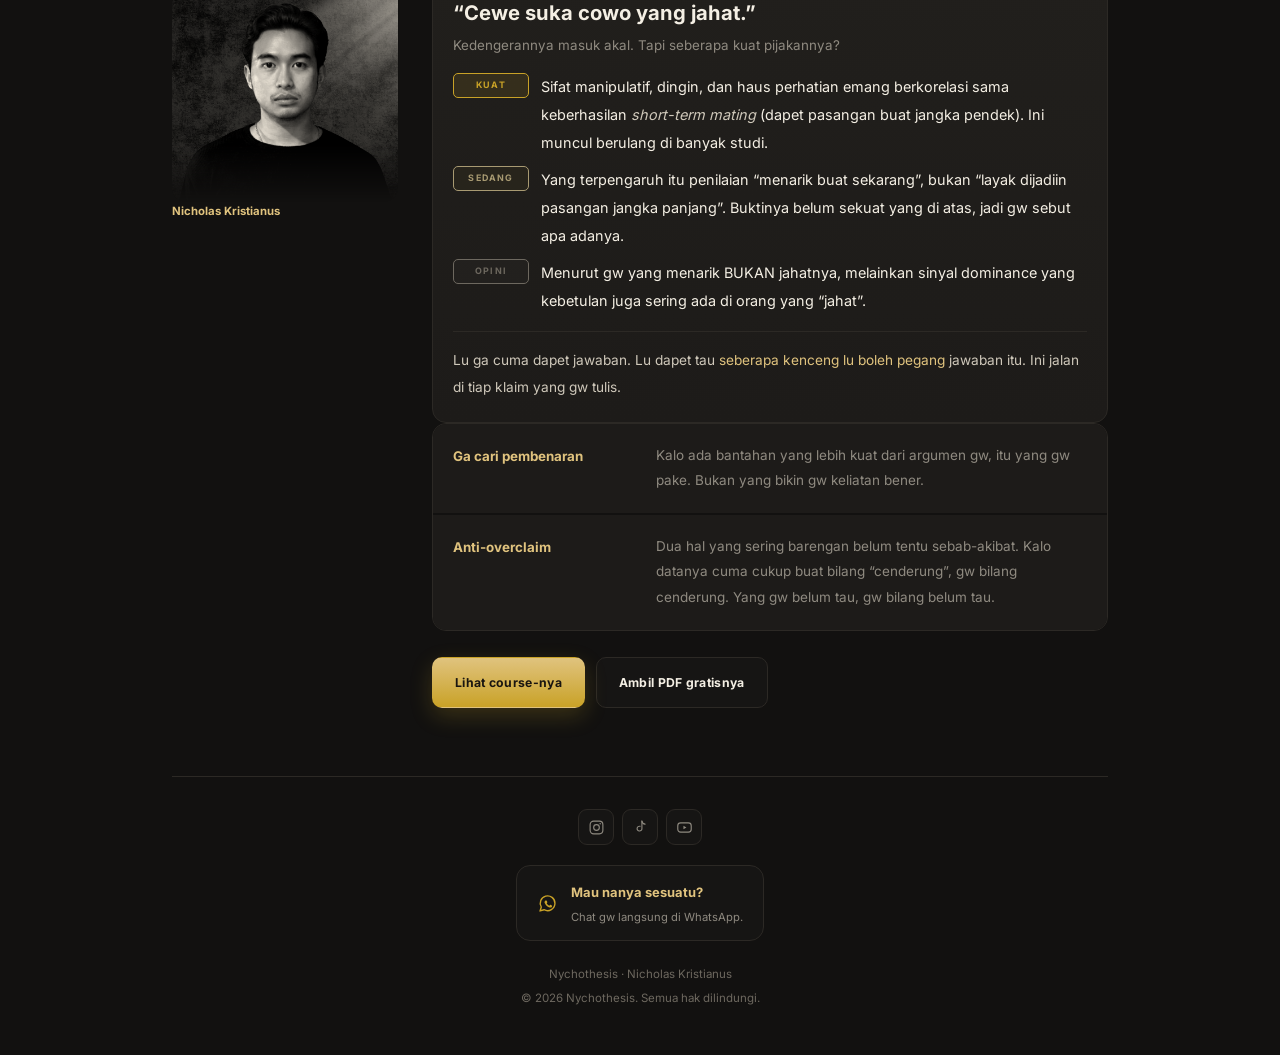
==== commit 28301ac5: "Eksperimen: judul/tombol/label ikut Inter juga (dulu Poppins) Ganti body default font-family dari Po" ====
--- a/index.html
+++ b/index.html
@@ -52,7 +52,7 @@
   html { scroll-behavior: smooth; }
 
   body {
-    font-family: 'Poppins', system-ui, sans-serif;
+    font-family: 'Inter', system-ui, sans-serif;
     background: radial-gradient(1100px 620px at 78% -12%, #1c1a17 0%, var(--bg) 58%);
     color: var(--text);
     font-size: 16px;
@@ -336,7 +336,7 @@
     gap: 12px; align-items: start;
   }
   .tiers .lv {
-    font-family: 'Poppins', sans-serif; font-size: .62rem; font-weight: 700;
+    font-family: 'Inter', sans-serif; font-size: .62rem; font-weight: 700;
     letter-spacing: 1.2px; text-transform: uppercase; text-align: center;
     padding: 4px 0; border-radius: 5px; border: 1px solid; line-height: 1.5;
   }
@@ -376,7 +376,7 @@
   .wa-ask svg { width: 21px; height: 21px; flex: none; color: var(--gold); }
   .wa-ask .wa-txt { display: flex; flex-direction: column; gap: 2px; }
   .wa-ask .wa-hi {
-    font-family: 'Poppins', sans-serif; font-weight: 600; font-size: .9rem;
+    font-family: 'Inter', sans-serif; font-weight: 600; font-size: .9rem;
     color: var(--gold-soft);
   }
   .wa-ask .wa-sub { font-size: .78rem; color: var(--muted); line-height: 1.5; }
@@ -630,14 +630,14 @@
     .bukti-in { grid-template-columns: 226px 1fr; gap: 34px; align-items: start; }
   }
   .bukti .klaim {
-    font-family: 'Poppins', sans-serif;
+    font-family: 'Inter', sans-serif;
     font-size: clamp(1.1rem, 3vw, 1.4rem); font-weight: 800;
     line-height: 1.32; color: var(--text); margin-bottom: 6px;
   }
-  /* Poppins itu buat judul, tombol, dan label. Badan teks pake Inter.
-     Daftar tingkatan ini aslinya duduk di dalem .rigor dd yang udah di-set
-     Inter; begitu dipindah ke kartu ini dia keluar dari situ dan balik ke
-     Poppins bawaan body. Makanya di-set ulang di sini. */
+  /* 2026-08-19: eksperimen, judul/tombol/label sementara ikut Inter juga
+     (body default-nya diganti dari Poppins ke Inter di baris ~55), jadi
+     baris ini sekarang redundan (cuma negasin default yang udah Inter),
+     dibiarin apa adanya biar gampang di-revert kalau eksperimennya gagal. */
   .bukti .tanya, .bukti .tutup, .tiers li {
     font-family: 'Inter', sans-serif;
   }
@@ -684,7 +684,7 @@
      pertanyaan panjang kelipet di HP, sambungannya kebaca kayak pertanyaan
      baru. */
   .qs {
-    font-family: 'Poppins', sans-serif; font-size: .93rem; font-weight: 700;
+    font-family: 'Inter', sans-serif; font-size: .93rem; font-weight: 700;
     line-height: 1.5; color: var(--muted); margin-bottom: 20px;
   }
   .qs span { display: block; }
--- a/assets/fonts.css
+++ b/assets/fonts.css
@@ -22,7 +22,17 @@
    file-nya di server sendiri emang diizinin.
 
    font-display: swap = teks langsung kebaca pake font cadangan, terus ditimpa
-   begitu font aslinya nyampe. Lebih baik daripada halaman kosong sedetik. */
+   begitu font aslinya nyampe. Lebih baik daripada halaman kosong sedetik.
+
+   size-adjust di Inter = tanpa ini, badan teks keliatan lebih gede dari
+   Atkinson lama walau font-size di CSS-nya ga diubah sama sekali (x-height
+   Inter 54.6% dari em, Atkinson cuma 49.6%, diukur pake fontTools). Angka
+   90.8% (murni matching x-height) kerasa kegedean, sempet diturunin ke 85%
+   2026-08-18, terus disetel lagi ke 90% di hari yang sama. Ini keputusan
+   mata/selera Nicho, bukan hasil ukur — kalo masih kegedean/kekecilan,
+   itu angka yang paling gampang diubah. Jangan dihapus pas edit font-face
+   ini. Catetan: paradoxical-man-lp (assets/fonts.css repo sebelah) masih
+   di 85%, belum ikut disamain ke 90% per 2026-08-18. */
 
 @font-face {
   font-family: 'Poppins';
@@ -66,6 +76,7 @@
   font-weight: 400;
   font-display: swap;
   src: url('fonts/inter-400.woff2') format('woff2');
+  size-adjust: 90%;
 }
 @font-face {
   font-family: 'Inter';
@@ -73,4 +84,5 @@
   font-weight: 700;
   font-display: swap;
   src: url('fonts/inter-700.woff2') format('woff2');
+  size-adjust: 90%;
 }
